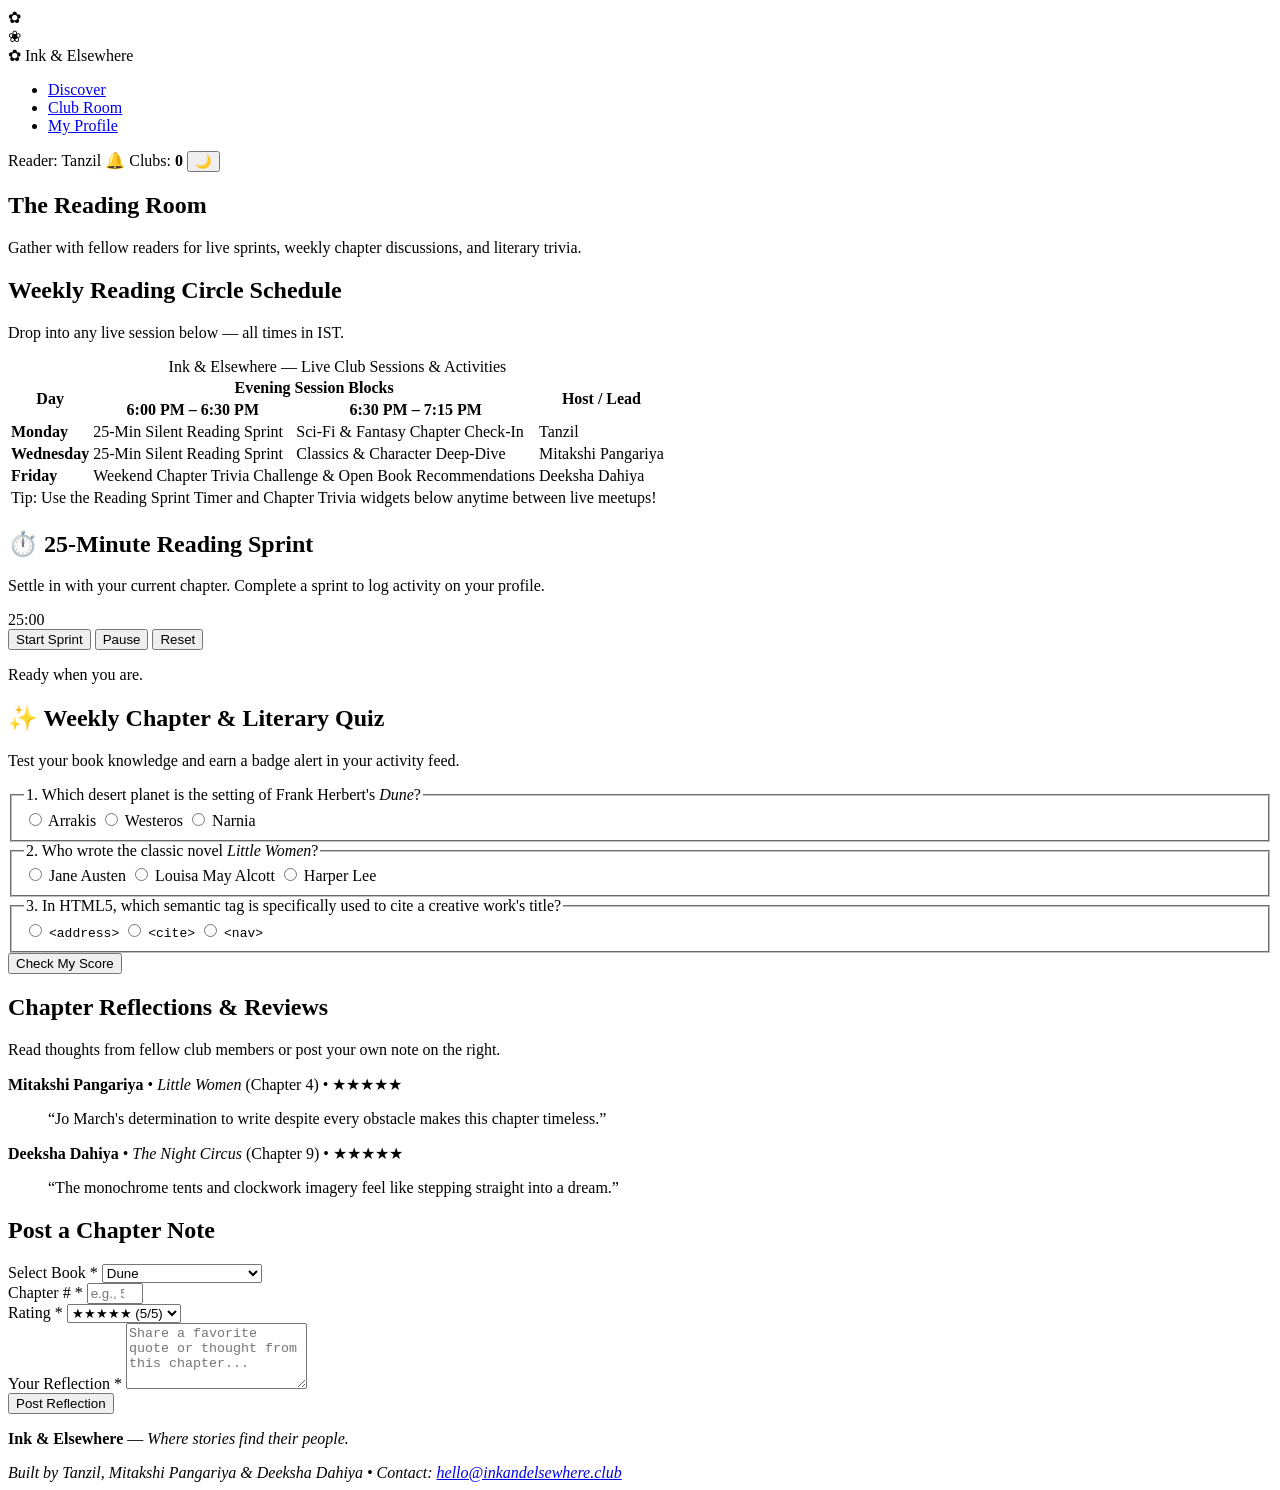
==== club.html @ 14cf320c "build club.html schedule table,sprint timer,quiz,and discussions" ====
<!DOCTYPE html>
<html lang="en">
<head>
  <meta charset="UTF-8">
  <meta name="viewport" content="width=device-width, initial-scale=1.0">
  <meta name="author" content="Deeksha Dahiya">
  <meta name="description" content="Ink & Elsewhere Club Room — Weekly reading schedules, 25-minute reading sprints, trivia challenges, and chapter discussions.">
  <title>Ink &amp; Elsewhere | Club Room</title>
  <link rel="stylesheet" href="style.css">
  <script src="app.js" defer></script>
</head>
<body>

  <!-- Soft Blurred Floral Background Glows -->
  <div class="floral-aura aura-top-left" aria-hidden="true"></div>
  <div class="floral-aura aura-top-right" aria-hidden="true"></div>
  <div class="floral-aura aura-bottom" aria-hidden="true"></div>
  <div class="flower-watermark flower-left" aria-hidden="true">✿</div>
  <div class="flower-watermark flower-right" aria-hidden="true">❀</div>

  <!-- Shared Floating Pill Navigation Bar -->
  <header>
    <nav class="nav" aria-label="Primary Navigation">
      <div class="logo">✿ Ink &amp; <span>Elsewhere</span></div>

      <ul class="nav-links">
        <li><a href="index.html">Discover</a></li>
        <li><a href="club.html" class="active">Club Room</a></li>
        <li><a href="profile.html">My Profile</a></li>
      </ul>

      <div class="nav-actions">
        <span class="user-pill" id="active-user-badge">Reader: Tanzil</span>
        <span class="nav-status">🔔 Clubs: <strong id="club-count">0</strong></span>
        <button type="button" id="theme-toggle" class="theme-btn" onclick="toggleTheme()" title="Switch Light / Dark Mode">🌙</button>
      </div>
    </nav>
  </header>

  <!-- Main Club Room Content -->
  <main>
    <!-- Hero Banner -->
    <section class="hero">
      <div>
        <h1>The Reading Room</h1>
        <p>Gather with fellow readers for live sprints, weekly chapter discussions, and literary trivia.</p>
      </div>
    </section>

    <!-- Weekly Reading Circle Timetable (Semantic Table with colspan & rowspan) -->
    <section class="card-section">
      <h2>Weekly Reading Circle Schedule</h2>
      <p class="section-sub">Drop into any live session below — all times in IST.</p>

      <div class="table-wrapper">
        <table class="schedule-table">
          <caption>Ink &amp; Elsewhere — Live Club Sessions &amp; Activities</caption>
          <thead>
            <tr>
              <th rowspan="2">Day</th>
              <th colspan="2">Evening Session Blocks</th>
              <th rowspan="2">Host / Lead</th>
            </tr>
            <tr>
              <th>6:00 PM – 6:30 PM</th>
              <th>6:30 PM – 7:15 PM</th>
            </tr>
          </thead>
          <tbody>
            <tr>
              <td><strong>Monday</strong></td>
              <td>25-Min Silent Reading Sprint</td>
              <td>Sci-Fi &amp; Fantasy Chapter Check-In</td>
              <td>Tanzil</td>
            </tr>
            <tr>
              <td><strong>Wednesday</strong></td>
              <td>25-Min Silent Reading Sprint</td>
              <td>Classics &amp; Character Deep-Dive</td>
              <td>Mitakshi Pangariya</td>
            </tr>
            <tr>
              <td><strong>Friday</strong></td>
              <td colspan="2">Weekend Chapter Trivia Challenge &amp; Open Book Recommendations</td>
              <td>Deeksha Dahiya</td>
            </tr>
          </tbody>
          <tfoot>
            <tr>
              <td colspan="4">Tip: Use the Reading Sprint Timer and Chapter Trivia widgets below anytime between live meetups!</td>
            </tr>
          </tfoot>
        </table>
      </div>
    </section>

    <!-- Two-Column Interactive Activities: Sprint Timer + Chapter Trivia Quiz -->
    <div class="club-activities-grid">
      
      <!-- Activity 1: 25-Minute Silent Reading Sprint Timer -->
      <section class="card-section activity-card">
        <h2>⏱️ 25-Minute Reading Sprint</h2>
        <p class="section-sub">Settle in with your current chapter. Complete a sprint to log activity on your profile.</p>

        <div class="timer-display" id="timer-display">25:00</div>

        <div class="timer-controls">
          <button type="button" class="join-btn" onclick="startTimer()">Start Sprint</button>
          <button type="button" class="secondary-btn" onclick="pauseTimer()">Pause</button>
          <button type="button" class="clear-btn" onclick="resetTimer()">Reset</button>
        </div>
        <p id="timer-status" class="status-note">Ready when you are.</p>
      </section>

      <!-- Activity 2: Weekly Literary & Web Trivia Quiz -->
      <section class="card-section activity-card">
        <h2>✨ Weekly Chapter &amp; Literary Quiz</h2>
        <p class="section-sub">Test your book knowledge and earn a badge alert in your activity feed.</p>

        <form id="club-quiz-form" onsubmit="gradeQuiz(event)">
          <fieldset class="quiz-fieldset">
            <legend>1. Which desert planet is the setting of Frank Herbert's <cite>Dune</cite>?</legend>
            <label><input type="radio" name="q1" value="a" required> Arrakis</label>
            <label><input type="radio" name="q1" value="b"> Westeros</label>
            <label><input type="radio" name="q1" value="c"> Narnia</label>
          </fieldset>

          <fieldset class="quiz-fieldset">
            <legend>2. Who wrote the classic novel <cite>Little Women</cite>?</legend>
            <label><input type="radio" name="q2" value="a" required> Jane Austen</label>
            <label><input type="radio" name="q2" value="b"> Louisa May Alcott</label>
            <label><input type="radio" name="q2" value="c"> Harper Lee</label>
          </fieldset>

          <fieldset class="quiz-fieldset">
            <legend>3. In HTML5, which semantic tag is specifically used to cite a creative work's title?</legend>
            <label><input type="radio" name="q3" value="a" required> <code>&lt;address&gt;</code></label>
            <label><input type="radio" name="q3" value="b"> <code>&lt;cite&gt;</code></label>
            <label><input type="radio" name="q3" value="c"> <code>&lt;nav&gt;</code></label>
          </fieldset>

          <button type="submit" class="join-btn">Check My Score</button>
        </form>
        <p id="quiz-result" class="status-note"></p>
      </section>
    </div>

    <!-- Discussion & Chapter Review Section -->
    <div class="dashboard">
      <!-- Left: Live Member Reviews & Reflections -->
      <section class="card-section">
        <h2>Chapter Reflections &amp; Reviews</h2>
        <p class="section-sub">Read thoughts from fellow club members or post your own note on the right.</p>

        <div id="discussion-feed" class="discussion-list">
          <article class="review-card">
            <div class="review-meta">
              <strong>Mitakshi Pangariya</strong> • <cite>Little Women</cite> (Chapter 4) • <span>★★★★★</span>
            </div>
            <blockquote>
              <q>Jo March's determination to write despite every obstacle makes this chapter timeless.</q>
            </blockquote>
          </article>

          <article class="review-card">
            <div class="review-meta">
              <strong>Deeksha Dahiya</strong> • <cite>The Night Circus</cite> (Chapter 9) • <span>★★★★★</span>
            </div>
            <blockquote>
              <q>The monochrome tents and clockwork imagery feel like stepping straight into a dream.</q>
            </blockquote>
          </article>
        </div>
      </section>

      <!-- Right: Post a New Review / Feedback Form -->
      <aside class="activity-panel">
        <h2>Post a Chapter Note</h2>
        <form id="review-form" class="stacked-form" onsubmit="postReview(event)">
          <div class="form-group">
            <label for="club-topic">Select Book *</label>
            <select id="club-topic" required>
              <option value="Dune">Dune</option>
              <option value="Little Women">Little Women</option>
              <option value="The Night Circus">The Night Circus</option>
              <option value="Atomic Habits">Atomic Habits</option>
              <option value="To Kill a Mockingbird">To Kill a Mockingbird</option>
              <option value="The Catcher in the Rye">The Catcher in the Rye</option>
              <option value="HTML5 Black Book">HTML5 Black Book</option>
            </select>
          </div>

          <div class="form-row">
            <div class="form-group">
              <label for="chapter-num">Chapter # *</label>
              <input type="number" id="chapter-num" min="1" max="100" placeholder="e.g., 5" required>
            </div>
            <div class="form-group">
              <label for="rating">Rating *</label>
              <select id="rating" required>
                <option value="★★★★★">★★★★★ (5/5)</option>
                <option value="★★★★☆">★★★★☆ (4/5)</option>
                <option value="★★★☆☆">★★★☆☆ (3/5)</option>
                <option value="★★☆☆☆">★★☆☆☆ (2/5)</option>
                <option value="★☆☆☆☆">★☆☆☆☆ (1/5)</option>
              </select>
            </div>
          </div>

          <div class="form-group">
            <label for="comment-text">Your Reflection *</label>
            <textarea id="comment-text" rows="4" minlength="10" placeholder="Share a favorite quote or thought from this chapter..." required></textarea>
          </div>

          <button type="submit" class="join-btn">Post Reflection</button>
        </form>
      </aside>
    </div>
  </main>

  <!-- Shared Footer -->
  <footer class="site-footer">
    <p><strong>Ink &amp; Elsewhere</strong> — <em>Where stories find their people.</em></p>
    <address>
      Built by Tanzil, Mitakshi Pangariya &amp; Deeksha Dahiya • Contact:
      <a href="mailto:hello@inkandelsewhere.club">hello@inkandelsewhere.club</a>
    </address>
  </footer>

</body>
</html>
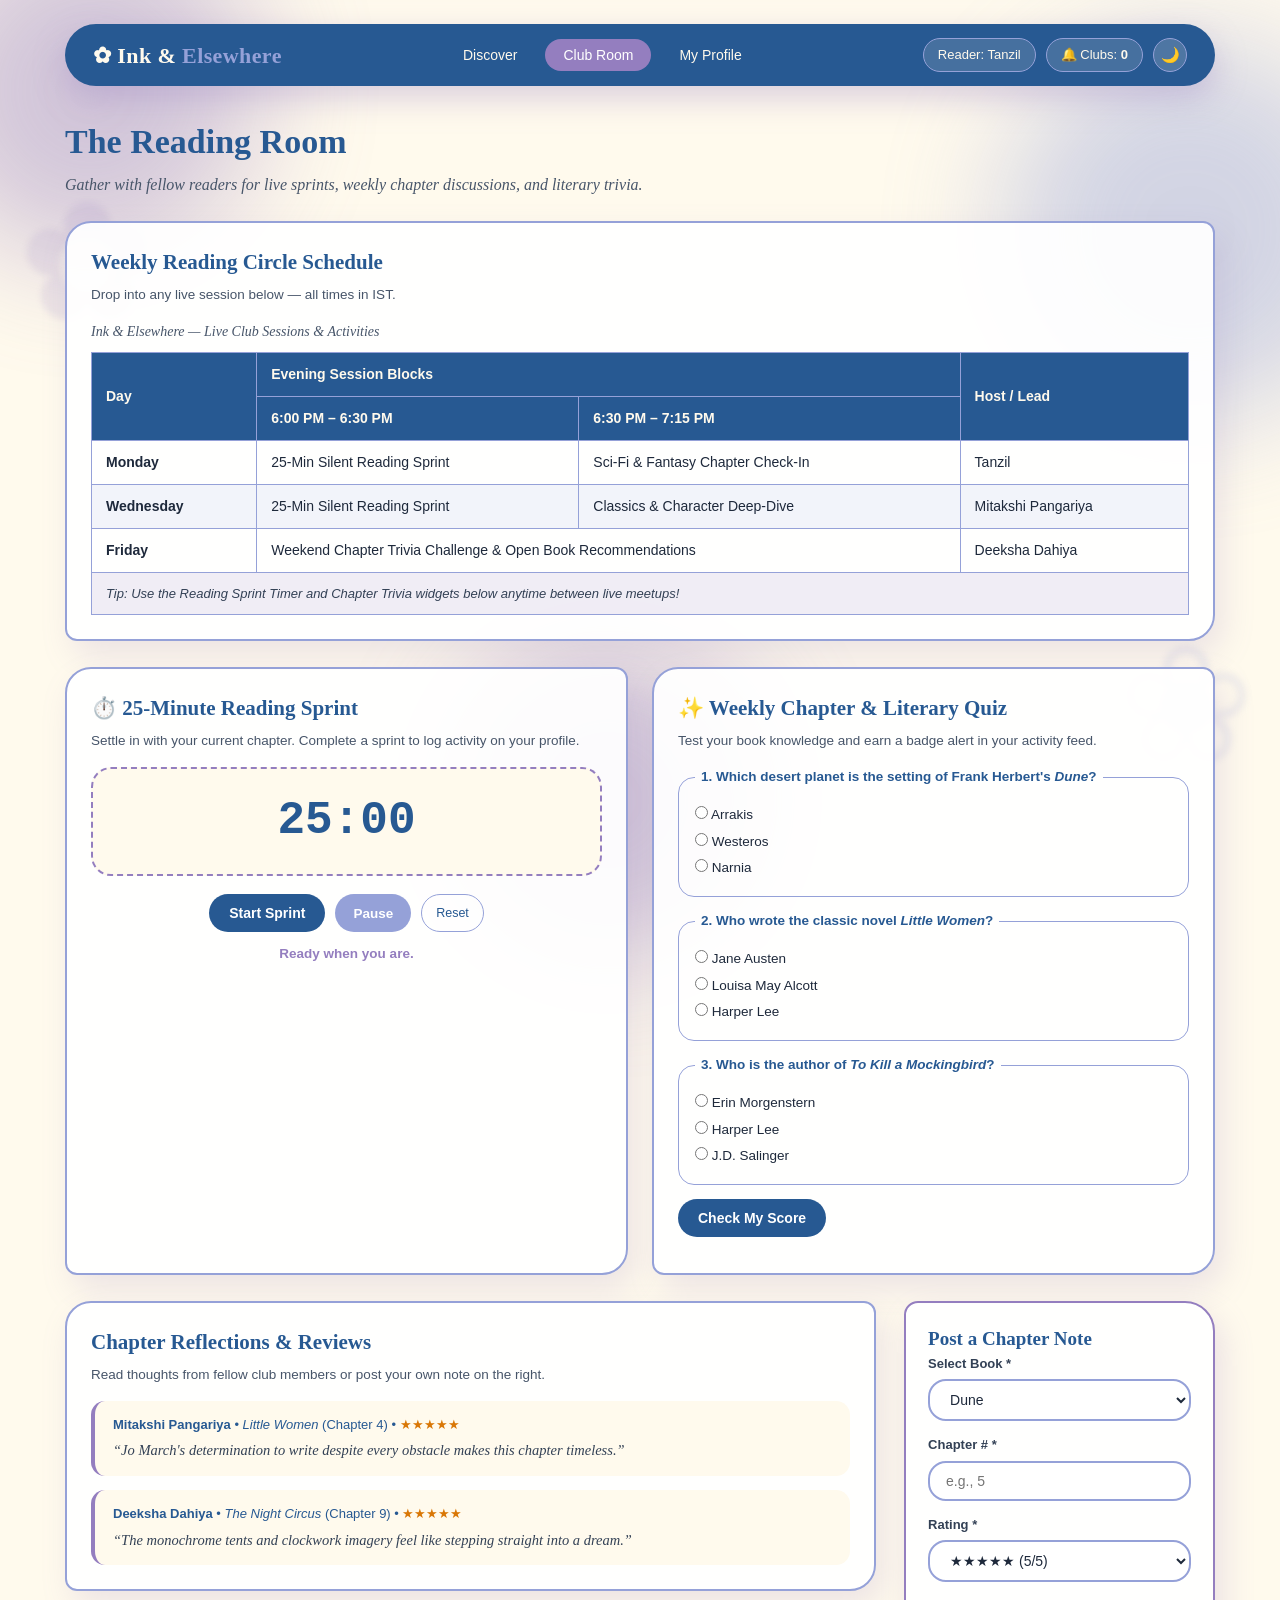
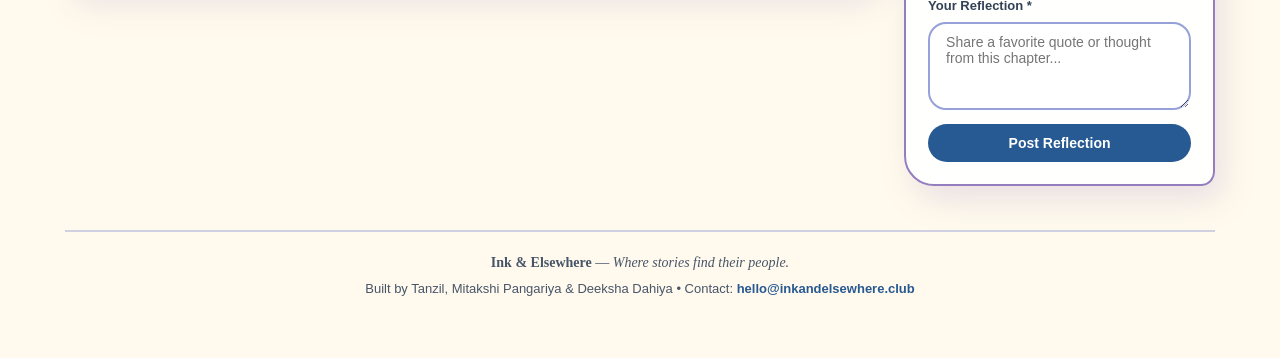
==== commit ad8148c2: "updated question 3 to literary trivia" ====
--- a/club.html
+++ b/club.html
@@ -133,10 +133,10 @@
           </fieldset>
 
           <fieldset class="quiz-fieldset">
-            <legend>3. In HTML5, which semantic tag is specifically used to cite a creative work's title?</legend>
-            <label><input type="radio" name="q3" value="a" required> <code>&lt;address&gt;</code></label>
-            <label><input type="radio" name="q3" value="b"> <code>&lt;cite&gt;</code></label>
-            <label><input type="radio" name="q3" value="c"> <code>&lt;nav&gt;</code></label>
+            <legend>3. Who is the author of <cite>To Kill a Mockingbird</cite>?</legend>
+            <label><input type="radio" name="q3" value="a" required> Erin Morgenstern</label>
+            <label><input type="radio" name="q3" value="b"> Harper Lee</label>
+            <label><input type="radio" name="q3" value="c"> J.D. Salinger</label>
           </fieldset>
 
           <button type="submit" class="join-btn">Check My Score</button>
--- a/style.css
+++ b/style.css
@@ -0,0 +1,832 @@
+/* =========================================================
+   Ink & Elsewhere — Global Stylesheet
+   Author: Tanzil
+   Palette:
+     - Vanilla Cloud: #FFFAED
+     - Dusty Iris:    #95A1D8
+     - Atlantic Blue: #275992
+     - Wisteria:      #947EBF
+   ========================================================= */
+
+/* --- 1. RESET & BASE TYPOGRAPHY --- */
+* {
+  box-sizing: border-box;
+  margin: 0;
+  padding: 0;
+}
+
+body {
+  background-color: #FFFAED; /* Vanilla Cloud */
+  color: #1E293B;
+  font-family: Georgia, "Times New Roman", serif;
+  line-height: 1.5;
+  min-height: 100vh;
+  overflow-x: hidden;
+  position: relative;
+  padding: 0 20px 60px 20px;
+  transition: background-color 0.3s, color 0.3s;
+}
+
+/* Screen-reader helper for accessible labels */
+.visually-hidden {
+  position: absolute;
+  width: 1px;
+  height: 1px;
+  overflow: hidden;
+  clip: rect(0, 0, 0, 0);
+  white-space: nowrap;
+}
+
+/* --- 2. WHIMSICAL BLURRED FLORAL BACKGROUND EFFECTS --- */
+.floral-aura {
+  position: fixed;
+  border-radius: 50%;
+  filter: blur(60px);
+  z-index: -1;
+  opacity: 0.42;
+  pointer-events: none;
+}
+
+.aura-top-left {
+  width: 340px;
+  height: 340px;
+  background-color: #947EBF; /* Wisteria */
+  top: -80px;
+  left: -80px;
+}
+
+.aura-top-right {
+  width: 380px;
+  height: 380px;
+  background-color: #95A1D8; /* Dusty Iris */
+  top: 40px;
+  right: -100px;
+}
+
+.aura-bottom {
+  width: 320px;
+  height: 320px;
+  background-color: #947EBF;
+  bottom: -60px;
+  left: 35%;
+}
+
+.flower-watermark {
+  position: fixed;
+  font-size: 165px;
+  color: #947EBF;
+  opacity: 0.13;
+  filter: blur(3px);
+  z-index: -1;
+  user-select: none;
+  pointer-events: none;
+}
+
+.flower-left {
+  top: 140px;
+  left: 18px;
+}
+
+.flower-right {
+  bottom: 70px;
+  right: 25px;
+  color: #95A1D8;
+}
+
+/* --- 3. FLOATING PILL NAVIGATION BAR --- */
+.nav {
+  display: flex;
+  justify-content: space-between;
+  align-items: center;
+  flex-wrap: wrap;
+  gap: 14px;
+  background-color: #275992; /* Atlantic Blue */
+  color: #FFFAED;
+  max-width: 1150px;
+  margin: 24px auto;
+  padding: 14px 28px;
+  border-radius: 50px;
+  box-shadow: 0px 12px 32px rgba(148, 126, 191, 0.35);
+}
+
+.logo {
+  font-size: 22px;
+  font-weight: bold;
+  letter-spacing: 0.4px;
+}
+
+.logo span {
+  color: #95A1D8;
+}
+
+.nav-links {
+  display: flex;
+  gap: 10px;
+  list-style: none;
+}
+
+.nav-links a {
+  color: #FFFAED;
+  text-decoration: none;
+  font-family: Arial, Helvetica, sans-serif;
+  font-size: 14px;
+  padding: 8px 18px;
+  border-radius: 25px;
+  transition: background-color 0.25s, color 0.25s;
+}
+
+.nav-links a:hover,
+.nav-links a.active {
+  background-color: #947EBF; /* Wisteria active state */
+  color: #FFFFFF;
+}
+
+.nav-actions {
+  display: flex;
+  align-items: center;
+  gap: 10px;
+  font-family: Arial, Helvetica, sans-serif;
+  font-size: 13px;
+}
+
+.user-pill,
+.nav-status {
+  background-color: rgba(255, 250, 237, 0.14);
+  padding: 6px 14px;
+  border-radius: 20px;
+  border: 1px solid #95A1D8;
+}
+
+.theme-btn {
+  background-color: rgba(255, 250, 237, 0.18);
+  color: #FFFAED;
+  border: 1px solid #95A1D8;
+  border-radius: 50%;
+  width: 34px;
+  height: 34px;
+  font-size: 15px;
+  cursor: pointer;
+  transition: background-color 0.25s, transform 0.2s;
+}
+
+.theme-btn:hover {
+  background-color: #947EBF;
+  transform: scale(1.08);
+}
+
+/* --- 4. MAIN CONTAINER & HERO HEADER --- */
+main {
+  max-width: 1150px;
+  margin: 0 auto;
+}
+
+.hero {
+  margin: 30px 0 24px 0;
+  display: flex;
+  justify-content: space-between;
+  align-items: center;
+  flex-wrap: wrap;
+  gap: 20px;
+}
+
+.hero h1 {
+  font-size: 34px;
+  color: #275992;
+}
+
+.hero p {
+  color: #475569;
+  margin-top: 6px;
+  font-style: italic;
+}
+
+.controls {
+  display: flex;
+  gap: 12px;
+  flex-wrap: wrap;
+}
+
+/* --- 5. SHARED INPUTS, SELECTS, TEXTAREAS & BUTTONS --- */
+input[type="text"],
+input[type="email"],
+input[type="password"],
+input[type="number"],
+select,
+textarea {
+  padding: 10px 16px;
+  border: 2px solid #95A1D8;
+  border-radius: 18px;
+  background-color: #FFFFFF;
+  color: #1E293B;
+  font-family: Arial, Helvetica, sans-serif;
+  font-size: 14px;
+  outline: none;
+  transition: border-color 0.25s, box-shadow 0.25s;
+}
+
+input:focus,
+select:focus,
+textarea:focus {
+  border-color: #947EBF;
+  box-shadow: 0 0 0 3px rgba(148, 126, 191, 0.2);
+}
+
+.join-btn {
+  background-color: #275992; /* Atlantic Blue */
+  color: #FFFFFF;
+  border: none;
+  padding: 11px 20px;
+  border-radius: 25px;
+  font-family: Arial, Helvetica, sans-serif;
+  font-size: 14px;
+  font-weight: bold;
+  cursor: pointer;
+  transition: background-color 0.25s, transform 0.15s;
+}
+
+.join-btn:hover {
+  background-color: #947EBF; /* Wisteria */
+}
+
+.join-btn.joined {
+  background-color: #947EBF;
+}
+
+.secondary-btn {
+  background-color: #95A1D8;
+  color: #FFFFFF;
+  border: none;
+  padding: 10px 18px;
+  border-radius: 25px;
+  font-family: Arial, Helvetica, sans-serif;
+  font-size: 13.5px;
+  font-weight: bold;
+  cursor: pointer;
+  transition: background-color 0.25s;
+}
+
+.secondary-btn:hover {
+  background-color: #275992;
+}
+
+.clear-btn {
+  background-color: transparent;
+  color: #275992;
+  border: 1.5px solid #95A1D8;
+  padding: 6px 14px;
+  border-radius: 20px;
+  font-family: Arial, Helvetica, sans-serif;
+  font-size: 12.5px;
+  cursor: pointer;
+  transition: background-color 0.2s, color 0.2s;
+}
+
+.clear-btn:hover {
+  background-color: #947EBF;
+  border-color: #947EBF;
+  color: #FFFFFF;
+}
+
+/* --- 6. ADMIN COLLAPSIBLE PANEL (<details>) --- */
+.admin-panel-wrapper {
+  margin-bottom: 26px;
+}
+
+.admin-details {
+  background-color: rgba(255, 255, 255, 0.9);
+  border: 2px solid #95A1D8;
+  border-radius: 22px;
+  padding: 14px 22px;
+  box-shadow: 0 8px 24px rgba(148, 126, 191, 0.15);
+}
+
+.admin-details summary {
+  font-family: Arial, Helvetica, sans-serif;
+  font-weight: bold;
+  font-size: 14.5px;
+  color: #275992;
+  cursor: pointer;
+  list-style: none;
+}
+
+.admin-details summary::-webkit-details-marker {
+  display: none;
+}
+
+.admin-form {
+  margin-top: 16px;
+  padding-top: 14px;
+  border-top: 1px dashed #95A1D8;
+  display: flex;
+  flex-direction: column;
+  gap: 14px;
+}
+
+.form-row {
+  display: flex;
+  gap: 14px;
+  flex-wrap: wrap;
+}
+
+.form-group {
+  display: flex;
+  flex-direction: column;
+  gap: 6px;
+  flex: 1;
+  min-width: 180px;
+}
+
+.form-group label {
+  font-family: Arial, Helvetica, sans-serif;
+  font-size: 13px;
+  font-weight: bold;
+  color: #334155;
+}
+
+.stacked-form {
+  display: flex;
+  flex-direction: column;
+  gap: 14px;
+}
+
+/* --- 7. DASHBOARD GRID, BOOK CARDS & ACTIVITY SIDEBAR --- */
+.dashboard {
+  display: grid;
+  grid-template-columns: 3fr 1.15fr;
+  gap: 28px;
+  align-items: start;
+}
+
+.book-grid {
+  display: grid;
+  grid-template-columns: repeat(auto-fit, minmax(245px, 1fr));
+  gap: 22px;
+}
+
+.book-card {
+  background-color: rgba(255, 255, 255, 0.93);
+  border: 2px solid #95A1D8;
+  border-radius: 30px 10px 30px 10px; /* Whimsical petal corners */
+  padding: 20px;
+  box-shadow: 8px 14px 32px rgba(148, 126, 191, 0.2);
+  transition: transform 0.25s, box-shadow 0.25s, border-color 0.25s;
+  display: flex;
+  flex-direction: column;
+  justify-content: space-between;
+}
+
+.book-card:hover {
+  transform: translateY(-5px);
+  border-color: #947EBF;
+  box-shadow: 10px 18px 40px rgba(148, 126, 191, 0.36);
+}
+
+.card-top {
+  display: flex;
+  gap: 14px;
+  margin-bottom: 14px;
+}
+
+.book-cover {
+  width: 76px;
+  height: 110px;
+  object-fit: cover;
+  border-radius: 14px 4px 14px 4px;
+  border: 2px solid #947EBF;
+  background-color: #95A1D8;
+  flex-shrink: 0;
+}
+
+.book-info h3 {
+  font-size: 17.5px;
+  color: #1E293B;
+  margin-bottom: 4px;
+}
+
+.book-info p {
+  font-family: Arial, Helvetica, sans-serif;
+  font-size: 13px;
+  color: #475569;
+  margin-bottom: 6px;
+}
+
+.stars {
+  color: #D97706;
+  font-size: 14px;
+  letter-spacing: 1px;
+}
+
+.genre-tag {
+  display: inline-block;
+  background-color: #95A1D8;
+  color: #FFFFFF;
+  font-family: Arial, Helvetica, sans-serif;
+  font-size: 12px;
+  font-weight: bold;
+  padding: 5px 14px;
+  border-radius: 20px;
+  margin-bottom: 14px;
+  align-self: flex-start;
+}
+
+.genre-tag::before {
+  content: "✿ ";
+  color: #FFFAED;
+}
+
+.book-card .join-btn {
+  width: 100%;
+}
+
+/* Activity & Notifications Sidebar */
+.activity-panel {
+  background-color: rgba(255, 255, 255, 0.93);
+  border: 2px solid #947EBF;
+  border-radius: 14px 30px 14px 30px;
+  padding: 22px;
+  box-shadow: 8px 14px 32px rgba(148, 126, 191, 0.2);
+}
+
+.panel-header {
+  display: flex;
+  justify-content: space-between;
+  align-items: center;
+  margin-bottom: 14px;
+  padding-bottom: 10px;
+  border-bottom: 2px solid #FFFAED;
+}
+
+.activity-panel h2 {
+  font-size: 19px;
+  color: #275992;
+}
+
+.activity-list {
+  list-style: none;
+  font-family: Arial, Helvetica, sans-serif;
+  font-size: 13.5px;
+}
+
+.activity-list li {
+  padding: 10px 0;
+  border-bottom: 1px dashed #95A1D8;
+  color: #334155;
+  line-height: 1.45;
+}
+
+.activity-list li:last-child {
+  border-bottom: none;
+}
+
+.activity-list li::before {
+  content: "🌿 ";
+}
+
+/* --- 8. CLUB ROOM CARDS, SCHEDULE TABLE, TIMER & QUIZ --- */
+.card-section {
+  background-color: rgba(255, 255, 255, 0.93);
+  border: 2px solid #95A1D8;
+  border-radius: 26px 12px 26px 12px;
+  padding: 24px;
+  margin-bottom: 26px;
+  box-shadow: 8px 14px 32px rgba(148, 126, 191, 0.18);
+}
+
+.card-section h2 {
+  font-size: 21px;
+  color: #275992;
+  margin-bottom: 6px;
+}
+
+.section-sub {
+  font-family: Arial, Helvetica, sans-serif;
+  font-size: 13.5px;
+  color: #475569;
+  margin-bottom: 16px;
+}
+
+/* Schedule Table */
+.table-wrapper {
+  overflow-x: auto;
+}
+
+.schedule-table {
+  width: 100%;
+  border-collapse: collapse;
+  font-family: Arial, Helvetica, sans-serif;
+  font-size: 14px;
+}
+
+.schedule-table caption {
+  font-family: Georgia, serif;
+  font-style: italic;
+  color: #475569;
+  margin-bottom: 10px;
+  text-align: left;
+}
+
+.schedule-table th,
+.schedule-table td {
+  border: 1.5px solid #95A1D8;
+  padding: 11px 14px;
+  text-align: left;
+}
+
+.schedule-table thead th {
+  background-color: #275992;
+  color: #FFFAED;
+}
+
+.schedule-table tbody tr:nth-child(even) {
+  background-color: rgba(149, 161, 216, 0.12);
+}
+
+.schedule-table tfoot td {
+  background-color: rgba(148, 126, 191, 0.14);
+  font-size: 13px;
+  font-style: italic;
+  color: #334155;
+}
+
+/* Two-Column Club Activities */
+.club-activities-grid {
+  display: grid;
+  grid-template-columns: repeat(auto-fit, minmax(300px, 1fr));
+  gap: 24px;
+}
+
+.timer-display {
+  font-family: "Courier New", Courier, monospace;
+  font-size: 46px;
+  font-weight: bold;
+  color: #275992;
+  background-color: #FFFAED;
+  border: 2px dashed #947EBF;
+  border-radius: 20px;
+  text-align: center;
+  padding: 18px;
+  margin: 14px 0 18px 0;
+}
+
+.timer-controls {
+  display: flex;
+  gap: 10px;
+  justify-content: center;
+  flex-wrap: wrap;
+}
+
+.status-note {
+  font-family: Arial, Helvetica, sans-serif;
+  font-size: 13.5px;
+  font-weight: bold;
+  color: #947EBF;
+  margin-top: 12px;
+  text-align: center;
+}
+
+/* Trivia Quiz Fieldsets */
+.quiz-fieldset {
+  border: 1.5px solid #95A1D8;
+  border-radius: 16px;
+  padding: 12px 16px;
+  margin-bottom: 14px;
+}
+
+.quiz-fieldset legend {
+  font-family: Arial, Helvetica, sans-serif;
+  font-size: 13.5px;
+  font-weight: bold;
+  color: #275992;
+  padding: 0 6px;
+}
+
+.quiz-fieldset label {
+  display: block;
+  font-family: Arial, Helvetica, sans-serif;
+  font-size: 13.5px;
+  margin: 6px 0;
+  cursor: pointer;
+}
+
+/* Discussion & Review Cards */
+.discussion-list {
+  display: flex;
+  flex-direction: column;
+  gap: 14px;
+}
+
+.review-card {
+  background-color: #FFFAED;
+  border-left: 4px solid #947EBF;
+  border-radius: 14px;
+  padding: 14px 18px;
+}
+
+.review-meta {
+  font-family: Arial, Helvetica, sans-serif;
+  font-size: 13px;
+  color: #275992;
+  margin-bottom: 6px;
+}
+
+.review-meta span {
+  color: #D97706;
+}
+
+.review-card blockquote {
+  font-style: italic;
+  color: #334155;
+  font-size: 14.5px;
+}
+
+/* --- 9. PROFILE PAGE ELEMENTS (Progress Bar, Badges, Switcher) --- */
+.profile-header-box {
+  display: flex;
+  align-items: center;
+  gap: 18px;
+  margin-bottom: 18px;
+}
+
+.avatar-circle {
+  width: 64px;
+  height: 64px;
+  border-radius: 50%;
+  background: linear-gradient(135deg, #275992, #947EBF);
+  color: #FFFAED;
+  font-size: 26px;
+  font-weight: bold;
+  display: flex;
+  align-items: center;
+  justify-content: center;
+  flex-shrink: 0;
+}
+
+.progress-box {
+  background-color: #FFFAED;
+  border: 1.5px solid #95A1D8;
+  border-radius: 18px;
+  padding: 16px;
+  margin-top: 14px;
+}
+
+progress {
+  width: 100%;
+  height: 18px;
+  border-radius: 10px;
+  accent-color: #947EBF;
+  margin: 10px 0;
+}
+
+input[type="range"] {
+  width: 100%;
+  accent-color: #275992;
+  cursor: pointer;
+}
+
+.badge-row {
+  display: flex;
+  gap: 10px;
+  flex-wrap: wrap;
+  margin-top: 12px;
+}
+
+.reader-badge {
+  background-color: rgba(148, 126, 191, 0.18);
+  border: 1px solid #947EBF;
+  color: #275992;
+  font-family: Arial, Helvetica, sans-serif;
+  font-size: 12.5px;
+  font-weight: bold;
+  padding: 5px 12px;
+  border-radius: 20px;
+}
+
+.checkbox-label {
+  display: flex;
+  align-items: center;
+  gap: 8px;
+  font-family: Arial, Helvetica, sans-serif;
+  font-size: 13px;
+  cursor: pointer;
+}
+
+/* --- 10. SHARED FOOTER --- */
+.site-footer {
+  max-width: 1150px;
+  margin: 44px auto 0 auto;
+  padding-top: 20px;
+  border-top: 2px solid rgba(149, 161, 216, 0.45);
+  text-align: center;
+  font-size: 14px;
+  color: #475569;
+}
+
+.site-footer address {
+  font-style: normal;
+  font-family: Arial, Helvetica, sans-serif;
+  font-size: 13px;
+  margin-top: 6px;
+}
+
+.site-footer a {
+  color: #275992;
+  font-weight: bold;
+  text-decoration: none;
+}
+
+.site-footer a:hover {
+  color: #947EBF;
+  text-decoration: underline;
+}
+
+/* =========================================================
+   11. DARK MODE ("MIDNIGHT WISTERIA")
+   ========================================================= */
+body.dark-mode {
+  background-color: #121524; /* Deep Midnight Ink */
+  color: #F8F5EC;            /* Warm Moonlight Cream */
+}
+
+body.dark-mode .nav {
+  background-color: #1E3A63;
+  box-shadow: 0px 12px 32px rgba(148, 126, 191, 0.25);
+}
+
+body.dark-mode .hero h1,
+body.dark-mode .card-section h2,
+body.dark-mode .activity-panel h2,
+body.dark-mode .admin-details summary,
+body.dark-mode .quiz-fieldset legend,
+body.dark-mode .review-meta,
+body.dark-mode .site-footer a {
+  color: #95A1D8;
+}
+
+body.dark-mode .hero p,
+body.dark-mode .section-sub,
+body.dark-mode .book-info p,
+body.dark-mode .site-footer,
+body.dark-mode .schedule-table caption {
+  color: #CBD5E1;
+}
+
+body.dark-mode .book-card,
+body.dark-mode .activity-panel,
+body.dark-mode .card-section,
+body.dark-mode .admin-details {
+  background-color: #1C2136; /* Twilight Indigo */
+  border-color: #947EBF;
+}
+
+body.dark-mode .book-info h3,
+body.dark-mode .form-group label,
+body.dark-mode .activity-list li {
+  color: #F8F5EC;
+}
+
+body.dark-mode input[type="text"],
+body.dark-mode input[type="email"],
+body.dark-mode input[type="password"],
+body.dark-mode input[type="number"],
+body.dark-mode select,
+body.dark-mode textarea {
+  background-color: #121524;
+  color: #F8F5EC;
+  border-color: #95A1D8;
+}
+
+body.dark-mode .review-card,
+body.dark-mode .progress-box,
+body.dark-mode .timer-display {
+  background-color: #121524;
+  color: #F8F5EC;
+}
+
+body.dark-mode .review-card blockquote,
+body.dark-mode .schedule-table tfoot td {
+  color: #E2E8F0;
+}
+
+body.dark-mode .clear-btn,
+body.dark-mode .reader-badge {
+  color: #F8F5EC;
+}
+
+/* --- 12. RESPONSIVE MEDIA QUERY --- */
+@media (max-width: 820px) {
+  .dashboard {
+    grid-template-columns: 1fr;
+  }
+
+  .nav {
+    flex-direction: column;
+    border-radius: 26px;
+    text-align: center;
+  }
+
+  .nav-links,
+  .nav-actions {
+    flex-wrap: wrap;
+    justify-content: center;
+  }
+}
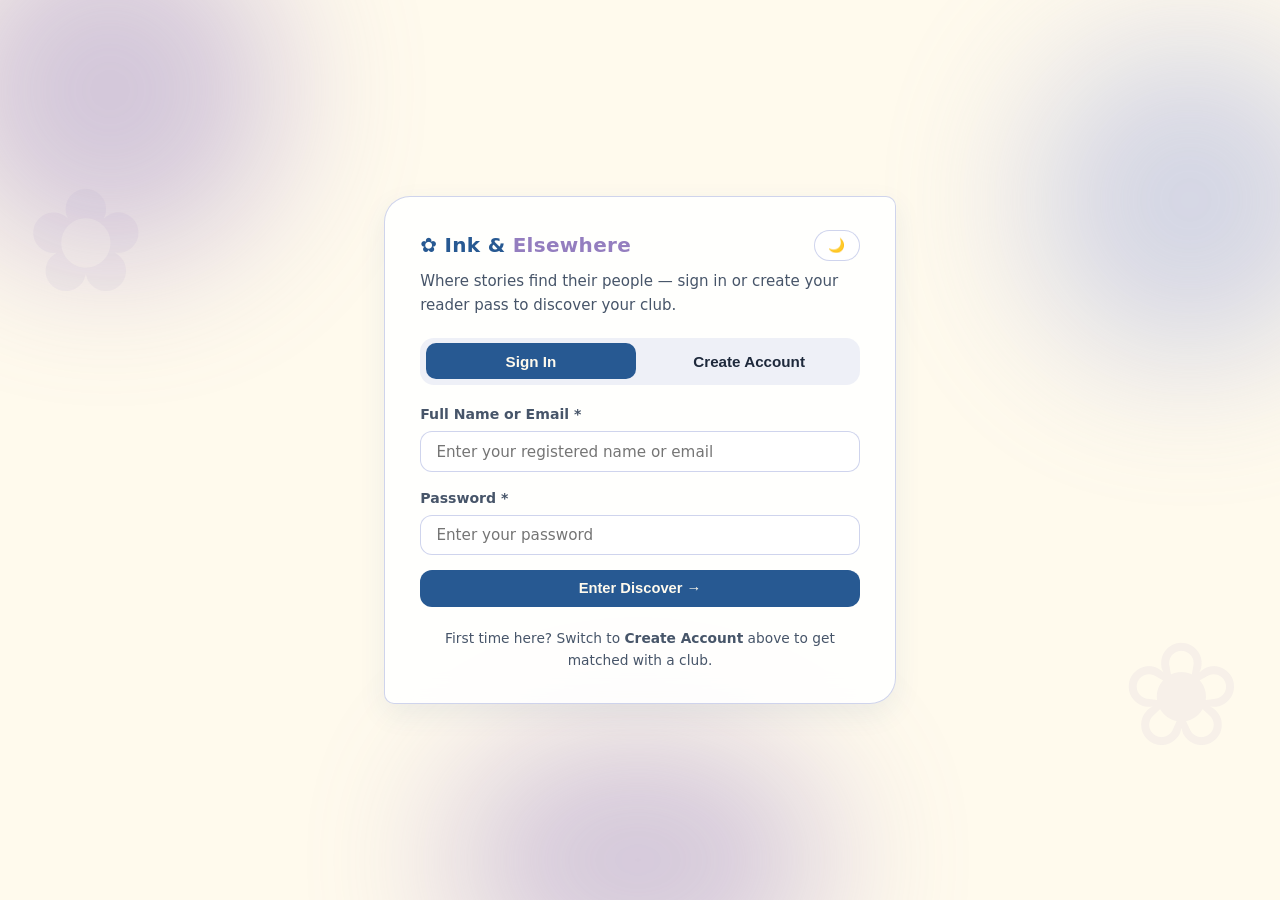
==== commit fefdc91c: "added login page and club details" ====
--- a/club.html
+++ b/club.html
@@ -4,7 +4,7 @@
   <meta charset="UTF-8">
   <meta name="viewport" content="width=device-width, initial-scale=1.0">
   <meta name="author" content="Deeksha Dahiya">
-  <meta name="description" content="Ink & Elsewhere Club Room — Weekly reading schedules, 25-minute reading sprints, trivia challenges, and chapter discussions.">
+  <meta name="description" content="Ink & Elsewhere Club Room — Customizable weekly reading schedule, full-screen focus Pomodoro timer, weekly quiz, and chapter reflections.">
   <title>Ink &amp; Elsewhere | Club Room</title>
   <link rel="stylesheet" href="style.css">
   <script src="app.js" defer></script>
@@ -24,176 +24,144 @@
       <div class="logo">✿ Ink &amp; <span>Elsewhere</span></div>
 
       <ul class="nav-links">
-        <li><a href="index.html">Discover</a></li>
+        <li><a href="discover.html">Discover</a></li>
         <li><a href="club.html" class="active">Club Room</a></li>
         <li><a href="profile.html">My Profile</a></li>
       </ul>
 
       <div class="nav-actions">
-        <span class="user-pill" id="active-user-badge">Reader: Tanzil</span>
-        <span class="nav-status">🔔 Clubs: <strong id="club-count">0</strong></span>
+        <span class="user-pill" id="active-user-badge">Reader</span>
+        <span class="nav-status">🔔 Joined: <strong id="club-count">0</strong></span>
         <button type="button" id="theme-toggle" class="theme-btn" onclick="toggleTheme()" title="Switch Light / Dark Mode">🌙</button>
+        <button type="button" class="signout-btn" onclick="handleSignOut()">Sign Out</button>
       </div>
     </nav>
   </header>
 
   <!-- Main Club Room Content -->
   <main>
-    <!-- Hero Banner -->
+    <!-- Hero Banner + Compact Pomodoro Widget -->
     <section class="hero">
       <div>
         <h1>The Reading Room</h1>
-        <p>Gather with fellow readers for live sprints, weekly chapter discussions, and literary trivia.</p>
+        <p>Plan your weekly reading blocks, launch a full-screen focus timer, take the weekly bookworm quiz, and share chapter notes.</p>
+      </div>
+
+      <!-- Compact Pomodoro Bar (Expands to Full-Screen Clock when Started) -->
+      <div class="compact-pomodoro" aria-label="Focus Reading Timer">
+        <div class="compact-pomo-info">
+          <span class="pomo-label">⏱️ Reading Sprint</span>
+          <strong class="compact-time" id="compact-timer-display">25:00</strong>
+        </div>
+        <div class="compact-pomo-actions">
+          <button type="button" class="join-btn" onclick="startFullScreenTimer()">Start Focus</button>
+          <button type="button" class="clear-btn" onclick="resetTimer()">Reset</button>
+        </div>
       </div>
     </section>
 
-    <!-- Weekly Reading Circle Timetable (Semantic Table with colspan & rowspan) -->
+    <!-- Customizable Weekly Reading Schedule Template -->
     <section class="card-section">
-      <h2>Weekly Reading Circle Schedule</h2>
-      <p class="section-sub">Drop into any live session below — all times in IST.</p>
+      <div class="panel-header">
+        <div>
+          <h2>My Weekly Reading Schedule</h2>
+          <p class="section-sub">Use the template below or customize how and when you want to read this week.</p>
+        </div>
+        <button type="button" class="clear-btn" onclick="resetScheduleTemplate()">Reset Template</button>
+      </div>
+
+      <!-- Form to Add / Customize a Schedule Slot -->
+      <form id="schedule-form" class="schedule-builder-form" onsubmit="addScheduleSlot(event)">
+        <select id="sched-day" required>
+          <option value="Monday">Monday</option>
+          <option value="Tuesday">Tuesday</option>
+          <option value="Wednesday">Wednesday</option>
+          <option value="Thursday">Thursday</option>
+          <option value="Friday">Friday</option>
+          <option value="Saturday">Saturday</option>
+          <option value="Sunday">Sunday</option>
+        </select>
+        <input type="text" id="sched-time" placeholder="Time (e.g., 7:00 PM – 7:45 PM)" required>
+        <input type="text" id="sched-activity" placeholder="Reading Goal / Club Activity (e.g., Dune Ch. 1–3)" required>
+        <input type="text" id="sched-mode" placeholder="Execution Style (e.g., Solo Sprint / Group Chat)" required>
+        <button type="submit" class="join-btn">+ Add Slot</button>
+      </form>
 
       <div class="table-wrapper">
         <table class="schedule-table">
-          <caption>Ink &amp; Elsewhere — Live Club Sessions &amp; Activities</caption>
+          <caption>Ink &amp; Elsewhere — Personal &amp; Club Execution Template</caption>
           <thead>
             <tr>
-              <th rowspan="2">Day</th>
-              <th colspan="2">Evening Session Blocks</th>
-              <th rowspan="2">Host / Lead</th>
-            </tr>
-            <tr>
-              <th>6:00 PM – 6:30 PM</th>
-              <th>6:30 PM – 7:15 PM</th>
+              <th>Day</th>
+              <th>Time Slot</th>
+              <th>Reading Goal / Club Session</th>
+              <th>Execution Style</th>
+              <th>Action</th>
             </tr>
           </thead>
-          <tbody>
-            <tr>
-              <td><strong>Monday</strong></td>
-              <td>25-Min Silent Reading Sprint</td>
-              <td>Sci-Fi &amp; Fantasy Chapter Check-In</td>
-              <td>Tanzil</td>
-            </tr>
-            <tr>
-              <td><strong>Wednesday</strong></td>
-              <td>25-Min Silent Reading Sprint</td>
-              <td>Classics &amp; Character Deep-Dive</td>
-              <td>Mitakshi Pangariya</td>
-            </tr>
-            <tr>
-              <td><strong>Friday</strong></td>
-              <td colspan="2">Weekend Chapter Trivia Challenge &amp; Open Book Recommendations</td>
-              <td>Deeksha Dahiya</td>
-            </tr>
-          </tbody>
+          <tbody id="schedule-tbody"></tbody>
           <tfoot>
             <tr>
-              <td colspan="4">Tip: Use the Reading Sprint Timer and Chapter Trivia widgets below anytime between live meetups!</td>
+              <td colspan="5">Tip: Click <strong>Start Focus</strong> in the top banner anytime you begin a scheduled reading slot!</td>
             </tr>
           </tfoot>
         </table>
       </div>
     </section>
 
-    <!-- Two-Column Interactive Activities: Sprint Timer + Chapter Trivia Quiz -->
+    <!-- Two-Column Layout: Weekly Bookworm Quiz (Left) + Chapter Reflections (Right) -->
     <div class="club-activities-grid">
-      
-      <!-- Activity 1: 25-Minute Silent Reading Sprint Timer -->
+
+      <!-- Activity 1: Updated Weekly Bookworm Quiz -->
       <section class="card-section activity-card">
-        <h2>⏱️ 25-Minute Reading Sprint</h2>
-        <p class="section-sub">Settle in with your current chapter. Complete a sprint to log activity on your profile.</p>
-
-        <div class="timer-display" id="timer-display">25:00</div>
-
-        <div class="timer-controls">
-          <button type="button" class="join-btn" onclick="startTimer()">Start Sprint</button>
-          <button type="button" class="secondary-btn" onclick="pauseTimer()">Pause</button>
-          <button type="button" class="clear-btn" onclick="resetTimer()">Reset</button>
-        </div>
-        <p id="timer-status" class="status-note">Ready when you are.</p>
-      </section>
-
-      <!-- Activity 2: Weekly Literary & Web Trivia Quiz -->
-      <section class="card-section activity-card">
-        <h2>✨ Weekly Chapter &amp; Literary Quiz</h2>
-        <p class="section-sub">Test your book knowledge and earn a badge alert in your activity feed.</p>
+        <h2>✨ Ink &amp; Elsewhere — Weekly Bookworm Quiz</h2>
+        <p class="section-sub">Test your literary knowledge and log your score to your reader profile.</p>
 
         <form id="club-quiz-form" onsubmit="gradeQuiz(event)">
           <fieldset class="quiz-fieldset">
-            <legend>1. Which desert planet is the setting of Frank Herbert's <cite>Dune</cite>?</legend>
-            <label><input type="radio" name="q1" value="a" required> Arrakis</label>
-            <label><input type="radio" name="q1" value="b"> Westeros</label>
-            <label><input type="radio" name="q1" value="c"> Narnia</label>
+            <legend>1. Which novel begins with the famous line, &ldquo;It was the best of times, it was the worst of times&rdquo;?</legend>
+            <label><input type="radio" name="q1" value="a" required> A. Pride and Prejudice</label>
+            <label><input type="radio" name="q1" value="b"> B. A Tale of Two Cities</label>
+            <label><input type="radio" name="q1" value="c"> C. Great Expectations</label>
+            <label><input type="radio" name="q1" value="d"> D. Jane Eyre</label>
           </fieldset>
 
           <fieldset class="quiz-fieldset">
-            <legend>2. Who wrote the classic novel <cite>Little Women</cite>?</legend>
-            <label><input type="radio" name="q2" value="a" required> Jane Austen</label>
-            <label><input type="radio" name="q2" value="b"> Louisa May Alcott</label>
-            <label><input type="radio" name="q2" value="c"> Harper Lee</label>
+            <legend>2. What is the name of Sherlock Holmes&rsquo; trusted friend and chronicler?</legend>
+            <label><input type="radio" name="q2" value="a" required> A. Hercule Poirot</label>
+            <label><input type="radio" name="q2" value="b"> B. James Moriarty</label>
+            <label><input type="radio" name="q2" value="c"> C. Dr. John Watson</label>
+            <label><input type="radio" name="q2" value="d"> D. Inspector Lestrade</label>
           </fieldset>
 
           <fieldset class="quiz-fieldset">
-            <legend>3. Who is the author of <cite>To Kill a Mockingbird</cite>?</legend>
-            <label><input type="radio" name="q3" value="a" required> Erin Morgenstern</label>
-            <label><input type="radio" name="q3" value="b"> Harper Lee</label>
-            <label><input type="radio" name="q3" value="c"> J.D. Salinger</label>
+            <legend>3. Which author wrote under the pen name George Eliot?</legend>
+            <label><input type="radio" name="q3" value="a" required> A. Mary Ann Evans</label>
+            <label><input type="radio" name="q3" value="b"> B. Charlotte Bront&euml;</label>
+            <label><input type="radio" name="q3" value="c"> C. Virginia Woolf</label>
+            <label><input type="radio" name="q3" value="d"> D. Emily Dickinson</label>
           </fieldset>
 
           <button type="submit" class="join-btn">Check My Score</button>
         </form>
-        <p id="quiz-result" class="status-note"></p>
+        <p id="quiz-result" class="status-note" aria-live="polite"></p>
       </section>
-    </div>
-
-    <!-- Discussion & Chapter Review Section -->
-    <div class="dashboard">
-      <!-- Left: Live Member Reviews & Reflections -->
-      <section class="card-section">
-        <h2>Chapter Reflections &amp; Reviews</h2>
-        <p class="section-sub">Read thoughts from fellow club members or post your own note on the right.</p>
-
-        <div id="discussion-feed" class="discussion-list">
-          <article class="review-card">
-            <div class="review-meta">
-              <strong>Mitakshi Pangariya</strong> • <cite>Little Women</cite> (Chapter 4) • <span>★★★★★</span>
-            </div>
-            <blockquote>
-              <q>Jo March's determination to write despite every obstacle makes this chapter timeless.</q>
-            </blockquote>
-          </article>
-
-          <article class="review-card">
-            <div class="review-meta">
-              <strong>Deeksha Dahiya</strong> • <cite>The Night Circus</cite> (Chapter 9) • <span>★★★★★</span>
-            </div>
-            <blockquote>
-              <q>The monochrome tents and clockwork imagery feel like stepping straight into a dream.</q>
-            </blockquote>
-          </article>
-        </div>
-      </section>
-
-      <!-- Right: Post a New Review / Feedback Form -->
-      <aside class="activity-panel">
-        <h2>Post a Chapter Note</h2>
+
+      <!-- Activity 2: Post a Chapter Reflection -->
+      <section class="card-section activity-card">
+        <h2>📝 Post a Chapter Reflection</h2>
+        <p class="section-sub">Share a favorite quote or reaction from any book across the 5 reading circles.</p>
+
         <form id="review-form" class="stacked-form" onsubmit="postReview(event)">
           <div class="form-group">
             <label for="club-topic">Select Book *</label>
-            <select id="club-topic" required>
-              <option value="Dune">Dune</option>
-              <option value="Little Women">Little Women</option>
-              <option value="The Night Circus">The Night Circus</option>
-              <option value="Atomic Habits">Atomic Habits</option>
-              <option value="To Kill a Mockingbird">To Kill a Mockingbird</option>
-              <option value="The Catcher in the Rye">The Catcher in the Rye</option>
-              <option value="HTML5 Black Book">HTML5 Black Book</option>
-            </select>
+            <select id="club-topic" required></select>
           </div>
 
           <div class="form-row">
             <div class="form-group">
               <label for="chapter-num">Chapter # *</label>
-              <input type="number" id="chapter-num" min="1" max="100" placeholder="e.g., 5" required>
+              <input type="number" id="chapter-num" min="1" max="150" placeholder="e.g., 4" required>
             </div>
             <div class="form-group">
               <label for="rating">Rating *</label>
@@ -209,14 +177,32 @@
 
           <div class="form-group">
             <label for="comment-text">Your Reflection *</label>
-            <textarea id="comment-text" rows="4" minlength="10" placeholder="Share a favorite quote or thought from this chapter..." required></textarea>
+            <textarea id="comment-text" rows="4" minlength="8" placeholder="Write a favorite quote or thought from this chapter..." required></textarea>
           </div>
 
           <button type="submit" class="join-btn">Post Reflection</button>
         </form>
-      </aside>
+      </section>
     </div>
+
+    <!-- Live Discussion & Chapter Reflections Feed -->
+    <section class="card-section">
+      <h2>Community Chapter Reflections</h2>
+      <p class="section-sub">Reflections posted by readers appear live below.</p>
+      <div id="discussion-feed" class="discussion-list">
+        <p class="section-sub">No reflections posted yet. Be the first to share a chapter note above!</p>
+      </div>
+    </section>
   </main>
+
+  <!-- Full-Screen Distraction-Free Pomodoro Overlay (Hidden until Start Focus is clicked) -->
+  <div id="fullscreen-pomo-overlay" class="fullscreen-pomo hidden" role="dialog" aria-modal="true" aria-label="Full-Screen Focus Timer">
+    <div class="fullscreen-clock" id="fullscreen-timer-display">25:00</div>
+    <div class="fullscreen-controls">
+      <button type="button" id="fs-pause-btn" class="secondary-btn" onclick="togglePauseFullScreen()">Pause</button>
+      <button type="button" class="clear-btn fs-exit-btn" onclick="exitFullScreenTimer()">Exit Focus</button>
+    </div>
+  </div>
 
   <!-- Shared Footer -->
   <footer class="site-footer">
--- a/style.css
+++ b/style.css
@@ -1,14 +1,38 @@
 /* =========================================================
    Ink & Elsewhere — Global Stylesheet
+   Palette: Vanilla Cloud (#FFFAED), Dusty Iris (#95A1D8),
+            Atlantic Blue (#275992), Wisteria (#947EBF)
    Author: Tanzil
-   Palette:
-     - Vanilla Cloud: #FFFAED
-     - Dusty Iris:    #95A1D8
-     - Atlantic Blue: #275992
-     - Wisteria:      #947EBF
    ========================================================= */
 
-/* --- 1. RESET & BASE TYPOGRAPHY --- */
+:root {
+  --bg-main: #FFFAED;
+  --surface: rgba(255, 255, 255, 0.88);
+  --surface-solid: #FFFFFF;
+  --primary: #275992;
+  --primary-hover: #1d4470;
+  --accent: #95A1D8;
+  --wisteria: #947EBF;
+  --text-main: #1E293B;
+  --text-muted: #475569;
+  --border-soft: rgba(149, 161, 216, 0.45);
+  --shadow-soft: 0 10px 28px rgba(39, 89, 146, 0.08);
+}
+
+body.dark-mode {
+  --bg-main: #121526;
+  --surface: rgba(28, 33, 56, 0.9);
+  --surface-solid: #1C2138;
+  --primary: #7FA4E0;
+  --primary-hover: #9BB8EB;
+  --accent: #95A1D8;
+  --wisteria: #B39DDB;
+  --text-main: #F1F5F9;
+  --text-muted: #CBD5E1;
+  --border-soft: rgba(149, 161, 216, 0.28);
+  --shadow-soft: 0 12px 30px rgba(0, 0, 0, 0.35);
+}
+
 * {
   box-sizing: border-box;
   margin: 0;
@@ -16,496 +40,712 @@
 }
 
 body {
-  background-color: #FFFAED; /* Vanilla Cloud */
-  color: #1E293B;
-  font-family: Georgia, "Times New Roman", serif;
-  line-height: 1.5;
+  font-family: "Segoe UI", system-ui, -apple-system, sans-serif;
+  background-color: var(--bg-main);
+  color: var(--text-main);
+  line-height: 1.6;
   min-height: 100vh;
+  position: relative;
   overflow-x: hidden;
-  position: relative;
-  padding: 0 20px 60px 20px;
-  transition: background-color 0.3s, color 0.3s;
-}
-
-/* Screen-reader helper for accessible labels */
+  transition: background-color 0.3s ease, color 0.3s ease;
+}
+
+.hidden {
+  display: none !important;
+}
+
 .visually-hidden {
   position: absolute;
   width: 1px;
   height: 1px;
   overflow: hidden;
   clip: rect(0, 0, 0, 0);
-  white-space: nowrap;
-}
-
-/* --- 2. WHIMSICAL BLURRED FLORAL BACKGROUND EFFECTS --- */
+}
+
+/* Blurred Floral Background Auras */
 .floral-aura {
   position: fixed;
   border-radius: 50%;
-  filter: blur(60px);
-  z-index: -1;
+  filter: blur(75px);
+  z-index: -2;
+  pointer-events: none;
   opacity: 0.42;
-  pointer-events: none;
 }
 
 .aura-top-left {
   width: 340px;
   height: 340px;
-  background-color: #947EBF; /* Wisteria */
+  background: #947EBF;
   top: -80px;
-  left: -80px;
+  left: -60px;
 }
 
 .aura-top-right {
-  width: 380px;
-  height: 380px;
-  background-color: #95A1D8; /* Dusty Iris */
-  top: 40px;
-  right: -100px;
-}
-
-.aura-bottom {
   width: 320px;
   height: 320px;
-  background-color: #947EBF;
-  bottom: -60px;
+  background: #95A1D8;
+  top: 40px;
+  right: -70px;
+}
+
+.aura-bottom {
+  width: 380px;
+  height: 260px;
+  background: #947EBF;
+  bottom: -90px;
   left: 35%;
 }
 
 .flower-watermark {
   position: fixed;
-  font-size: 165px;
-  color: #947EBF;
-  opacity: 0.13;
-  filter: blur(3px);
+  font-size: 9rem;
+  color: var(--wisteria);
+  opacity: 0.08;
   z-index: -1;
+  pointer-events: none;
   user-select: none;
-  pointer-events: none;
 }
 
 .flower-left {
-  top: 140px;
-  left: 18px;
+  top: 14%;
+  left: 2%;
 }
 
 .flower-right {
-  bottom: 70px;
-  right: 25px;
-  color: #95A1D8;
-}
-
-/* --- 3. FLOATING PILL NAVIGATION BAR --- */
+  bottom: 10%;
+  right: 3%;
+}
+
+/* Floating Pill Navigation Bar */
+header {
+  padding: 1.1rem 1.5rem 0;
+}
+
 .nav {
-  display: flex;
+  max-width: 1180px;
+  margin: 0 auto;
+  background: var(--surface);
+  backdrop-filter: blur(10px);
+  border: 1px solid var(--border-soft);
+  border-radius: 999px;
+  padding: 0.75rem 1.5rem;
+  display: flex;
+  align-items: center;
   justify-content: space-between;
-  align-items: center;
   flex-wrap: wrap;
-  gap: 14px;
-  background-color: #275992; /* Atlantic Blue */
-  color: #FFFAED;
-  max-width: 1150px;
-  margin: 24px auto;
-  padding: 14px 28px;
-  border-radius: 50px;
-  box-shadow: 0px 12px 32px rgba(148, 126, 191, 0.35);
+  gap: 0.9rem;
+  box-shadow: var(--shadow-soft);
 }
 
 .logo {
-  font-size: 22px;
-  font-weight: bold;
-  letter-spacing: 0.4px;
+  font-size: 1.25rem;
+  font-weight: 700;
+  color: var(--primary);
+  letter-spacing: 0.3px;
 }
 
 .logo span {
-  color: #95A1D8;
+  color: var(--wisteria);
 }
 
 .nav-links {
-  display: flex;
-  gap: 10px;
   list-style: none;
+  display: flex;
+  gap: 0.6rem;
+  flex-wrap: wrap;
 }
 
 .nav-links a {
-  color: #FFFAED;
   text-decoration: none;
-  font-family: Arial, Helvetica, sans-serif;
-  font-size: 14px;
-  padding: 8px 18px;
-  border-radius: 25px;
-  transition: background-color 0.25s, color 0.25s;
+  color: var(--text-main);
+  font-weight: 600;
+  font-size: 0.95rem;
+  padding: 0.45rem 1rem;
+  border-radius: 999px;
+  transition: all 0.2s ease;
 }
 
 .nav-links a:hover,
 .nav-links a.active {
-  background-color: #947EBF; /* Wisteria active state */
-  color: #FFFFFF;
+  background: var(--primary);
+  color: #FFFAED;
+}
+
+body.dark-mode .nav-links a:hover,
+body.dark-mode .nav-links a.active {
+  color: #121526;
 }
 
 .nav-actions {
   display: flex;
   align-items: center;
-  gap: 10px;
-  font-family: Arial, Helvetica, sans-serif;
-  font-size: 13px;
-}
-
-.user-pill,
+  gap: 0.65rem;
+  flex-wrap: wrap;
+}
+
+.user-pill {
+  background: rgba(149, 161, 216, 0.22);
+  border: 1px solid var(--border-soft);
+  padding: 0.35rem 0.85rem;
+  border-radius: 999px;
+  font-size: 0.88rem;
+  font-weight: 600;
+}
+
 .nav-status {
-  background-color: rgba(255, 250, 237, 0.14);
-  padding: 6px 14px;
-  border-radius: 20px;
-  border: 1px solid #95A1D8;
-}
-
-.theme-btn {
-  background-color: rgba(255, 250, 237, 0.18);
-  color: #FFFAED;
-  border: 1px solid #95A1D8;
-  border-radius: 50%;
-  width: 34px;
-  height: 34px;
-  font-size: 15px;
+  font-size: 0.9rem;
+  font-weight: 600;
+}
+
+.theme-btn,
+.signout-btn {
+  border: 1px solid var(--border-soft);
+  background: var(--surface-solid);
+  color: var(--text-main);
+  padding: 0.4rem 0.85rem;
+  border-radius: 999px;
   cursor: pointer;
-  transition: background-color 0.25s, transform 0.2s;
+  font-weight: 600;
+  font-size: 0.85rem;
+  transition: transform 0.15s ease, background 0.2s ease;
 }
 
 .theme-btn:hover {
-  background-color: #947EBF;
-  transform: scale(1.08);
-}
-
-/* --- 4. MAIN CONTAINER & HERO HEADER --- */
+  transform: scale(1.06);
+}
+
+.signout-btn:hover {
+  background: #fee2e2;
+  color: #991b1b;
+  border-color: #fca5a5;
+}
+
+/* Main Container & Hero */
 main {
-  max-width: 1150px;
-  margin: 0 auto;
+  max-width: 1180px;
+  margin: 1.75rem auto 3rem;
+  padding: 0 1.5rem;
 }
 
 .hero {
-  margin: 30px 0 24px 0;
+  background: var(--surface);
+  backdrop-filter: blur(8px);
+  border: 1px solid var(--border-soft);
+  border-radius: 22px;
+  padding: 1.75rem 2rem;
+  margin-bottom: 1.5rem;
   display: flex;
   justify-content: space-between;
   align-items: center;
   flex-wrap: wrap;
-  gap: 20px;
+  gap: 1.25rem;
+  box-shadow: var(--shadow-soft);
 }
 
 .hero h1 {
-  font-size: 34px;
-  color: #275992;
+  color: var(--primary);
+  font-size: 1.85rem;
+  margin-bottom: 0.35rem;
 }
 
 .hero p {
-  color: #475569;
-  margin-top: 6px;
-  font-style: italic;
+  color: var(--text-muted);
+  max-width: 600px;
 }
 
 .controls {
   display: flex;
-  gap: 12px;
+  gap: 0.75rem;
   flex-wrap: wrap;
 }
 
-/* --- 5. SHARED INPUTS, SELECTS, TEXTAREAS & BUTTONS --- */
 input[type="text"],
 input[type="email"],
 input[type="password"],
 input[type="number"],
 select,
 textarea {
-  padding: 10px 16px;
-  border: 2px solid #95A1D8;
-  border-radius: 18px;
-  background-color: #FFFFFF;
-  color: #1E293B;
-  font-family: Arial, Helvetica, sans-serif;
-  font-size: 14px;
+  font-family: inherit;
+  font-size: 0.95rem;
+  padding: 0.65rem 0.95rem;
+  border-radius: 12px;
+  border: 1px solid var(--border-soft);
+  background: var(--surface-solid);
+  color: var(--text-main);
   outline: none;
-  transition: border-color 0.25s, box-shadow 0.25s;
+  transition: border-color 0.2s ease;
 }
 
 input:focus,
 select:focus,
 textarea:focus {
-  border-color: #947EBF;
-  box-shadow: 0 0 0 3px rgba(148, 126, 191, 0.2);
-}
-
-.join-btn {
-  background-color: #275992; /* Atlantic Blue */
-  color: #FFFFFF;
+  border-color: var(--primary);
+}
+
+/* =========================================================
+   LOGIN / CREATE ACCOUNT GATE (login.html)
+   ========================================================= */
+.auth-body {
+  display: flex;
+  align-items: center;
+  justify-content: center;
+  padding: 1.5rem;
+}
+
+.auth-wrapper {
+  width: 100%;
+  max-width: 560px;
+  margin: 0 auto;
+}
+
+.auth-card {
+  background: var(--surface);
+  backdrop-filter: blur(12px);
+  border: 1px solid var(--border-soft);
+  border-radius: 26px 10px 26px 10px;
+  padding: 2rem 2.2rem;
+  box-shadow: var(--shadow-soft);
+}
+
+.auth-top-row {
+  display: flex;
+  justify-content: space-between;
+  align-items: center;
+  margin-bottom: 0.5rem;
+}
+
+.auth-tagline {
+  color: var(--text-muted);
+  font-size: 0.94rem;
+  margin-bottom: 1.25rem;
+}
+
+.auth-tabs {
+  display: grid;
+  grid-template-columns: 1fr 1fr;
+  gap: 0.5rem;
+  background: rgba(149, 161, 216, 0.16);
+  padding: 0.35rem;
+  border-radius: 14px;
+  margin-bottom: 1.15rem;
+}
+
+.auth-tab {
   border: none;
-  padding: 11px 20px;
-  border-radius: 25px;
-  font-family: Arial, Helvetica, sans-serif;
-  font-size: 14px;
-  font-weight: bold;
+  background: transparent;
+  color: var(--text-main);
+  font-weight: 700;
+  font-size: 0.95rem;
+  padding: 0.6rem;
+  border-radius: 10px;
   cursor: pointer;
-  transition: background-color 0.25s, transform 0.15s;
-}
-
-.join-btn:hover {
-  background-color: #947EBF; /* Wisteria */
-}
-
-.join-btn.joined {
-  background-color: #947EBF;
-}
-
-.secondary-btn {
-  background-color: #95A1D8;
-  color: #FFFFFF;
-  border: none;
-  padding: 10px 18px;
-  border-radius: 25px;
-  font-family: Arial, Helvetica, sans-serif;
-  font-size: 13.5px;
-  font-weight: bold;
+  transition: all 0.2s ease;
+}
+
+.auth-tab.active {
+  background: var(--primary);
+  color: #FFFAED;
+}
+
+body.dark-mode .auth-tab.active {
+  color: #121526;
+}
+
+.auth-message {
+  font-size: 0.9rem;
+  font-weight: 600;
+  margin-bottom: 0.85rem;
+  color: #b91c1c;
+}
+
+.auth-message.success {
+  color: #15803d;
+}
+
+body.dark-mode .auth-message {
+  color: #fca5a5;
+}
+
+body.dark-mode .auth-message.success {
+  color: #86efac;
+}
+
+.password-hint {
+  font-size: 0.8rem;
+  color: var(--text-muted);
+}
+
+.auth-switch-hint {
+  font-size: 0.86rem;
+  color: var(--text-muted);
+  text-align: center;
+  margin-top: 0.35rem;
+}
+
+/* =========================================================
+   DISCOVER PAGE: MATCH BANNER & 5 READING CIRCLES
+   ========================================================= */
+.interest-banner {
+  background: rgba(148, 126, 191, 0.15);
+  border: 1px solid var(--border-soft);
+  border-radius: 16px;
+  padding: 0.85rem 1.25rem;
+  margin-bottom: 1.5rem;
+  display: flex;
+  justify-content: space-between;
+  align-items: center;
+  flex-wrap: wrap;
+  gap: 0.75rem;
+  font-size: 0.94rem;
+}
+
+.clubs-showcase {
+  display: grid;
+  grid-template-columns: repeat(auto-fit, minmax(210px, 1fr));
+  gap: 1rem;
+  margin-top: 0.75rem;
+}
+
+.club-pill-card {
+  background: var(--surface-solid);
+  border: 1px solid var(--border-soft);
+  border-radius: 18px 6px 18px 6px;
+  padding: 1.1rem;
+  display: flex;
+  flex-direction: column;
+  justify-content: space-between;
+  gap: 0.75rem;
+  transition: transform 0.2s ease, border-color 0.2s ease;
+}
+
+.club-pill-card:hover {
+  transform: translateY(-3px);
+}
+
+.club-pill-card.recommended-club {
+  border: 2px solid var(--wisteria);
+  box-shadow: 0 8px 20px rgba(148, 126, 191, 0.18);
+}
+
+.club-pill-card h3 {
+  font-size: 1.05rem;
+  color: var(--primary);
+  margin-bottom: 0.2rem;
+}
+
+.club-vibe-tag {
+  display: inline-block;
+  font-size: 0.76rem;
+  font-weight: 700;
+  padding: 0.2rem 0.6rem;
+  border-radius: 999px;
+  background: rgba(148, 126, 191, 0.2);
+  color: var(--wisteria);
+  margin-bottom: 0.35rem;
+}
+
+/* Admin Collapsible Panel */
+.admin-panel-wrapper {
+  margin-bottom: 1.5rem;
+}
+
+.admin-details {
+  background: var(--surface);
+  border: 1px solid var(--border-soft);
+  border-radius: 16px;
+  padding: 0.9rem 1.3rem;
+  box-shadow: var(--shadow-soft);
+}
+
+.admin-details summary {
   cursor: pointer;
-  transition: background-color 0.25s;
-}
-
-.secondary-btn:hover {
-  background-color: #275992;
-}
-
-.clear-btn {
-  background-color: transparent;
-  color: #275992;
-  border: 1.5px solid #95A1D8;
-  padding: 6px 14px;
-  border-radius: 20px;
-  font-family: Arial, Helvetica, sans-serif;
-  font-size: 12.5px;
-  cursor: pointer;
-  transition: background-color 0.2s, color 0.2s;
-}
-
-.clear-btn:hover {
-  background-color: #947EBF;
-  border-color: #947EBF;
-  color: #FFFFFF;
-}
-
-/* --- 6. ADMIN COLLAPSIBLE PANEL (<details>) --- */
-.admin-panel-wrapper {
-  margin-bottom: 26px;
-}
-
-.admin-details {
-  background-color: rgba(255, 255, 255, 0.9);
-  border: 2px solid #95A1D8;
-  border-radius: 22px;
-  padding: 14px 22px;
-  box-shadow: 0 8px 24px rgba(148, 126, 191, 0.15);
-}
-
-.admin-details summary {
-  font-family: Arial, Helvetica, sans-serif;
-  font-weight: bold;
-  font-size: 14.5px;
-  color: #275992;
-  cursor: pointer;
-  list-style: none;
-}
-
-.admin-details summary::-webkit-details-marker {
-  display: none;
+  font-weight: 700;
+  color: var(--primary);
 }
 
 .admin-form {
-  margin-top: 16px;
-  padding-top: 14px;
-  border-top: 1px dashed #95A1D8;
+  margin-top: 1rem;
   display: flex;
   flex-direction: column;
-  gap: 14px;
+  gap: 0.9rem;
 }
 
 .form-row {
-  display: flex;
-  gap: 14px;
-  flex-wrap: wrap;
+  display: grid;
+  grid-template-columns: repeat(auto-fit, minmax(210px, 1fr));
+  gap: 0.9rem;
 }
 
 .form-group {
   display: flex;
   flex-direction: column;
-  gap: 6px;
-  flex: 1;
-  min-width: 180px;
+  gap: 0.35rem;
 }
 
 .form-group label {
-  font-family: Arial, Helvetica, sans-serif;
-  font-size: 13px;
-  font-weight: bold;
-  color: #334155;
-}
-
-.stacked-form {
-  display: flex;
-  flex-direction: column;
-  gap: 14px;
-}
-
-/* --- 7. DASHBOARD GRID, BOOK CARDS & ACTIVITY SIDEBAR --- */
+  font-size: 0.88rem;
+  font-weight: 600;
+  color: var(--text-muted);
+}
+
+/* Dashboard Two-Column Grid */
 .dashboard {
   display: grid;
-  grid-template-columns: 3fr 1.15fr;
-  gap: 28px;
+  grid-template-columns: 2.2fr 1fr;
+  gap: 1.5rem;
   align-items: start;
 }
 
+.club-activities-grid {
+  display: grid;
+  grid-template-columns: repeat(auto-fit, minmax(320px, 1fr));
+  gap: 1.5rem;
+  margin-bottom: 1.5rem;
+}
+
+/* Book Grid & Cards */
 .book-grid {
   display: grid;
-  grid-template-columns: repeat(auto-fit, minmax(245px, 1fr));
-  gap: 22px;
+  grid-template-columns: repeat(auto-fill, minmax(250px, 1fr));
+  gap: 1.25rem;
+}
+
+.book-card,
+.card-section,
+.activity-panel {
+  background: var(--surface);
+  backdrop-filter: blur(8px);
+  border: 1px solid var(--border-soft);
+  border-radius: 20px 8px 20px 8px;
+  padding: 1.35rem;
+  box-shadow: var(--shadow-soft);
 }
 
 .book-card {
-  background-color: rgba(255, 255, 255, 0.93);
-  border: 2px solid #95A1D8;
-  border-radius: 30px 10px 30px 10px; /* Whimsical petal corners */
-  padding: 20px;
-  box-shadow: 8px 14px 32px rgba(148, 126, 191, 0.2);
-  transition: transform 0.25s, box-shadow 0.25s, border-color 0.25s;
   display: flex;
   flex-direction: column;
   justify-content: space-between;
+  gap: 0.85rem;
+  transition: transform 0.2s ease, box-shadow 0.2s ease;
 }
 
 .book-card:hover {
-  transform: translateY(-5px);
-  border-color: #947EBF;
-  box-shadow: 10px 18px 40px rgba(148, 126, 191, 0.36);
+  transform: translateY(-4px);
+}
+
+.card-section {
+  margin-bottom: 1.5rem;
+}
+
+.card-section h2,
+.activity-panel h2 {
+  color: var(--primary);
+  font-size: 1.25rem;
+  margin-bottom: 0.4rem;
+}
+
+.section-sub {
+  color: var(--text-muted);
+  font-size: 0.92rem;
+  margin-bottom: 0.85rem;
 }
 
 .card-top {
   display: flex;
-  gap: 14px;
-  margin-bottom: 14px;
+  gap: 0.9rem;
+  margin-bottom: 0.7rem;
 }
 
 .book-cover {
-  width: 76px;
-  height: 110px;
+  width: 64px;
+  height: 92px;
   object-fit: cover;
-  border-radius: 14px 4px 14px 4px;
-  border: 2px solid #947EBF;
-  background-color: #95A1D8;
+  border-radius: 10px;
+  border: 1px solid var(--border-soft);
   flex-shrink: 0;
 }
 
 .book-info h3 {
-  font-size: 17.5px;
-  color: #1E293B;
-  margin-bottom: 4px;
+  font-size: 1.02rem;
+  color: var(--text-main);
+  margin-bottom: 0.2rem;
 }
 
 .book-info p {
-  font-family: Arial, Helvetica, sans-serif;
-  font-size: 13px;
-  color: #475569;
-  margin-bottom: 6px;
+  font-size: 0.85rem;
+  color: var(--text-muted);
 }
 
 .stars {
-  color: #D97706;
-  font-size: 14px;
-  letter-spacing: 1px;
-}
-
-.genre-tag {
+  color: #d97706;
+  font-size: 0.88rem;
+  margin-top: 0.2rem;
+}
+
+.genre-tag,
+.reader-badge {
   display: inline-block;
-  background-color: #95A1D8;
-  color: #FFFFFF;
-  font-family: Arial, Helvetica, sans-serif;
-  font-size: 12px;
-  font-weight: bold;
-  padding: 5px 14px;
-  border-radius: 20px;
-  margin-bottom: 14px;
-  align-self: flex-start;
-}
-
-.genre-tag::before {
-  content: "✿ ";
+  background: rgba(149, 161, 216, 0.24);
+  color: var(--primary);
+  font-size: 0.78rem;
+  font-weight: 700;
+  padding: 0.24rem 0.68rem;
+  border-radius: 999px;
+}
+
+/* Buttons */
+.join-btn {
+  background: var(--primary);
   color: #FFFAED;
-}
-
-.book-card .join-btn {
-  width: 100%;
-}
-
-/* Activity & Notifications Sidebar */
-.activity-panel {
-  background-color: rgba(255, 255, 255, 0.93);
-  border: 2px solid #947EBF;
-  border-radius: 14px 30px 14px 30px;
-  padding: 22px;
-  box-shadow: 8px 14px 32px rgba(148, 126, 191, 0.2);
-}
-
+  border: none;
+  border-radius: 12px;
+  padding: 0.65rem 1.15rem;
+  font-weight: 700;
+  font-size: 0.92rem;
+  cursor: pointer;
+  transition: background 0.2s ease, transform 0.15s ease;
+}
+
+body.dark-mode .join-btn {
+  color: #121526;
+}
+
+.join-btn:hover {
+  background: var(--primary-hover);
+}
+
+.join-btn.joined {
+  background: var(--wisteria);
+  color: #FFFAED;
+}
+
+.secondary-btn {
+  background: rgba(149, 161, 216, 0.25);
+  color: var(--text-main);
+  border: 1px solid var(--border-soft);
+  border-radius: 12px;
+  padding: 0.6rem 1.1rem;
+  font-weight: 700;
+  cursor: pointer;
+}
+
+.clear-btn {
+  background: transparent;
+  border: 1px solid var(--border-soft);
+  color: var(--text-muted);
+  padding: 0.35rem 0.75rem;
+  border-radius: 8px;
+  cursor: pointer;
+  font-size: 0.82rem;
+  font-weight: 600;
+}
+
+.clear-btn:hover {
+  border-color: var(--primary);
+  color: var(--primary);
+}
+
+/* Activity & Notifications */
 .panel-header {
   display: flex;
   justify-content: space-between;
   align-items: center;
-  margin-bottom: 14px;
-  padding-bottom: 10px;
-  border-bottom: 2px solid #FFFAED;
-}
-
-.activity-panel h2 {
-  font-size: 19px;
-  color: #275992;
+  flex-wrap: wrap;
+  gap: 0.75rem;
+  margin-bottom: 0.85rem;
 }
 
 .activity-list {
   list-style: none;
-  font-family: Arial, Helvetica, sans-serif;
-  font-size: 13.5px;
+  display: flex;
+  flex-direction: column;
+  gap: 0.65rem;
 }
 
 .activity-list li {
-  padding: 10px 0;
-  border-bottom: 1px dashed #95A1D8;
-  color: #334155;
-  line-height: 1.45;
-}
-
-.activity-list li:last-child {
-  border-bottom: none;
-}
-
-.activity-list li::before {
-  content: "🌿 ";
-}
-
-/* --- 8. CLUB ROOM CARDS, SCHEDULE TABLE, TIMER & QUIZ --- */
-.card-section {
-  background-color: rgba(255, 255, 255, 0.93);
-  border: 2px solid #95A1D8;
-  border-radius: 26px 12px 26px 12px;
-  padding: 24px;
-  margin-bottom: 26px;
-  box-shadow: 8px 14px 32px rgba(148, 126, 191, 0.18);
-}
-
-.card-section h2 {
-  font-size: 21px;
-  color: #275992;
-  margin-bottom: 6px;
-}
-
-.section-sub {
-  font-family: Arial, Helvetica, sans-serif;
-  font-size: 13.5px;
-  color: #475569;
-  margin-bottom: 16px;
-}
-
-/* Schedule Table */
+  background: var(--surface-solid);
+  border: 1px solid var(--border-soft);
+  border-radius: 12px;
+  padding: 0.65rem 0.85rem;
+  font-size: 0.88rem;
+}
+
+/* =========================================================
+   CLUB ROOM: COMPACT POMODORO, FULL-SCREEN CLOCK, SCHEDULE, QUIZ
+   ========================================================= */
+.compact-pomodoro {
+  background: var(--surface-solid);
+  border: 1px solid var(--border-soft);
+  border-radius: 16px;
+  padding: 0.75rem 1.1rem;
+  display: flex;
+  align-items: center;
+  gap: 1rem;
+  flex-wrap: wrap;
+}
+
+.compact-pomo-info {
+  display: flex;
+  flex-direction: column;
+}
+
+.pomo-label {
+  font-size: 0.78rem;
+  font-weight: 700;
+  color: var(--text-muted);
+}
+
+.compact-time {
+  font-size: 1.45rem;
+  font-weight: 800;
+  color: var(--primary);
+  font-variant-numeric: tabular-nums;
+}
+
+.compact-pomo-actions {
+  display: flex;
+  gap: 0.5rem;
+}
+
+/* Full-Screen Distraction-Free Clock Overlay */
+.fullscreen-pomo {
+  position: fixed;
+  inset: 0;
+  background: #121526;
+  color: #FFFAED;
+  z-index: 9999;
+  display: flex;
+  flex-direction: column;
+  align-items: center;
+  justify-content: center;
+  gap: 2rem;
+}
+
+.fullscreen-clock {
+  font-size: clamp(4.5rem, 18vw, 11rem);
+  font-weight: 800;
+  letter-spacing: 4px;
+  color: #FFFAED;
+  font-variant-numeric: tabular-nums;
+}
+
+.fullscreen-controls {
+  display: flex;
+  gap: 1rem;
+}
+
+.fs-exit-btn {
+  color: #CBD5E1;
+  border-color: rgba(203, 213, 225, 0.35);
+}
+
+.schedule-builder-form {
+  display: grid;
+  grid-template-columns: repeat(auto-fit, minmax(150px, 1fr));
+  gap: 0.65rem;
+  margin-bottom: 1rem;
+}
+
 .table-wrapper {
   overflow-x: auto;
 }
@@ -513,320 +753,184 @@
 .schedule-table {
   width: 100%;
   border-collapse: collapse;
-  font-family: Arial, Helvetica, sans-serif;
-  font-size: 14px;
+  margin-top: 0.5rem;
+  font-size: 0.92rem;
 }
 
 .schedule-table caption {
-  font-family: Georgia, serif;
-  font-style: italic;
-  color: #475569;
-  margin-bottom: 10px;
+  font-weight: 700;
+  color: var(--text-muted);
+  margin-bottom: 0.5rem;
   text-align: left;
 }
 
 .schedule-table th,
 .schedule-table td {
-  border: 1.5px solid #95A1D8;
-  padding: 11px 14px;
+  border: 1px solid var(--border-soft);
+  padding: 0.7rem 0.85rem;
   text-align: left;
 }
 
-.schedule-table thead th {
-  background-color: #275992;
-  color: #FFFAED;
-}
-
-.schedule-table tbody tr:nth-child(even) {
-  background-color: rgba(149, 161, 216, 0.12);
-}
-
-.schedule-table tfoot td {
-  background-color: rgba(148, 126, 191, 0.14);
-  font-size: 13px;
-  font-style: italic;
-  color: #334155;
-}
-
-/* Two-Column Club Activities */
-.club-activities-grid {
-  display: grid;
-  grid-template-columns: repeat(auto-fit, minmax(300px, 1fr));
-  gap: 24px;
-}
-
-.timer-display {
-  font-family: "Courier New", Courier, monospace;
-  font-size: 46px;
-  font-weight: bold;
-  color: #275992;
-  background-color: #FFFAED;
-  border: 2px dashed #947EBF;
-  border-radius: 20px;
-  text-align: center;
-  padding: 18px;
-  margin: 14px 0 18px 0;
-}
-
-.timer-controls {
-  display: flex;
-  gap: 10px;
-  justify-content: center;
-  flex-wrap: wrap;
-}
-
-.status-note {
-  font-family: Arial, Helvetica, sans-serif;
-  font-size: 13.5px;
-  font-weight: bold;
-  color: #947EBF;
-  margin-top: 12px;
-  text-align: center;
-}
-
-/* Trivia Quiz Fieldsets */
+.schedule-table th {
+  background: rgba(39, 89, 146, 0.12);
+  color: var(--primary);
+}
+
 .quiz-fieldset {
-  border: 1.5px solid #95A1D8;
-  border-radius: 16px;
-  padding: 12px 16px;
-  margin-bottom: 14px;
+  border: 1px solid var(--border-soft);
+  border-radius: 12px;
+  padding: 0.8rem 1rem;
+  margin-bottom: 0.85rem;
 }
 
 .quiz-fieldset legend {
-  font-family: Arial, Helvetica, sans-serif;
-  font-size: 13.5px;
-  font-weight: bold;
-  color: #275992;
-  padding: 0 6px;
+  font-weight: 700;
+  font-size: 0.92rem;
+  padding: 0 0.35rem;
 }
 
 .quiz-fieldset label {
   display: block;
-  font-family: Arial, Helvetica, sans-serif;
-  font-size: 13.5px;
-  margin: 6px 0;
+  margin-top: 0.4rem;
+  font-size: 0.9rem;
   cursor: pointer;
 }
 
-/* Discussion & Review Cards */
+.status-note {
+  margin-top: 0.75rem;
+  font-weight: 700;
+  color: var(--primary);
+}
+
 .discussion-list {
   display: flex;
   flex-direction: column;
-  gap: 14px;
+  gap: 0.8rem;
 }
 
 .review-card {
-  background-color: #FFFAED;
-  border-left: 4px solid #947EBF;
+  background: var(--surface-solid);
+  border: 1px solid var(--border-soft);
   border-radius: 14px;
-  padding: 14px 18px;
+  padding: 0.9rem 1rem;
 }
 
 .review-meta {
-  font-family: Arial, Helvetica, sans-serif;
-  font-size: 13px;
-  color: #275992;
-  margin-bottom: 6px;
-}
-
-.review-meta span {
-  color: #D97706;
+  font-size: 0.86rem;
+  color: var(--text-muted);
+  margin-bottom: 0.4rem;
 }
 
 .review-card blockquote {
+  border-left: 3px solid var(--wisteria);
+  padding-left: 0.75rem;
   font-style: italic;
-  color: #334155;
-  font-size: 14.5px;
-}
-
-/* --- 9. PROFILE PAGE ELEMENTS (Progress Bar, Badges, Switcher) --- */
+}
+
+/* =========================================================
+   PROFILE PAGE & MULTI-BOOK PROGRESS TRACKER
+   ========================================================= */
 .profile-header-box {
   display: flex;
   align-items: center;
-  gap: 18px;
-  margin-bottom: 18px;
+  gap: 1.1rem;
+  margin-bottom: 1.1rem;
 }
 
 .avatar-circle {
   width: 64px;
   height: 64px;
   border-radius: 50%;
-  background: linear-gradient(135deg, #275992, #947EBF);
+  background: linear-gradient(135deg, var(--primary), var(--wisteria));
   color: #FFFAED;
-  font-size: 26px;
-  font-weight: bold;
+  font-size: 1.65rem;
+  font-weight: 800;
   display: flex;
   align-items: center;
   justify-content: center;
   flex-shrink: 0;
 }
 
-.progress-box {
-  background-color: #FFFAED;
-  border: 1.5px solid #95A1D8;
-  border-radius: 18px;
-  padding: 16px;
-  margin-top: 14px;
-}
-
-progress {
+.multi-progress-grid {
+  display: grid;
+  grid-template-columns: repeat(auto-fit, minmax(260px, 1fr));
+  gap: 1rem;
+  margin-top: 1rem;
+}
+
+.book-progress-card {
+  background: var(--surface-solid);
+  border: 1px solid var(--border-soft);
+  border-radius: 14px;
+  padding: 1rem;
+  display: flex;
+  flex-direction: column;
+  gap: 0.5rem;
+}
+
+.book-progress-card h4 {
+  color: var(--primary);
+  font-size: 1rem;
+}
+
+.book-progress-card progress {
   width: 100%;
-  height: 18px;
-  border-radius: 10px;
-  accent-color: #947EBF;
-  margin: 10px 0;
-}
-
-input[type="range"] {
-  width: 100%;
-  accent-color: #275992;
+  height: 15px;
+  accent-color: var(--wisteria);
+}
+
+.inline-page-update {
+  display: flex;
+  gap: 0.45rem;
+  align-items: center;
+  margin-top: 0.35rem;
+}
+
+.inline-page-update input {
+  width: 85px;
+  padding: 0.4rem 0.6rem;
+  font-size: 0.85rem;
+}
+
+.badge-row {
+  display: flex;
+  gap: 0.55rem;
+  flex-wrap: wrap;
+}
+
+.stacked-form {
+  display: flex;
+  flex-direction: column;
+  gap: 0.9rem;
+}
+
+.checkbox-label {
+  display: flex;
+  align-items: center;
+  gap: 0.5rem;
+  font-size: 0.9rem;
   cursor: pointer;
 }
 
-.badge-row {
-  display: flex;
-  gap: 10px;
-  flex-wrap: wrap;
-  margin-top: 12px;
-}
-
-.reader-badge {
-  background-color: rgba(148, 126, 191, 0.18);
-  border: 1px solid #947EBF;
-  color: #275992;
-  font-family: Arial, Helvetica, sans-serif;
-  font-size: 12.5px;
-  font-weight: bold;
-  padding: 5px 12px;
-  border-radius: 20px;
-}
-
-.checkbox-label {
-  display: flex;
-  align-items: center;
-  gap: 8px;
-  font-family: Arial, Helvetica, sans-serif;
-  font-size: 13px;
-  cursor: pointer;
-}
-
-/* --- 10. SHARED FOOTER --- */
+/* Footer */
 .site-footer {
-  max-width: 1150px;
-  margin: 44px auto 0 auto;
-  padding-top: 20px;
-  border-top: 2px solid rgba(149, 161, 216, 0.45);
+  max-width: 1180px;
+  margin: 0 auto 2rem;
+  padding: 1.25rem 1.5rem;
   text-align: center;
-  font-size: 14px;
-  color: #475569;
-}
-
-.site-footer address {
-  font-style: normal;
-  font-family: Arial, Helvetica, sans-serif;
-  font-size: 13px;
-  margin-top: 6px;
+  color: var(--text-muted);
+  font-size: 0.9rem;
+  border-top: 1px solid var(--border-soft);
 }
 
 .site-footer a {
-  color: #275992;
-  font-weight: bold;
+  color: var(--primary);
+  font-weight: 600;
   text-decoration: none;
 }
 
-.site-footer a:hover {
-  color: #947EBF;
-  text-decoration: underline;
-}
-
-/* =========================================================
-   11. DARK MODE ("MIDNIGHT WISTERIA")
-   ========================================================= */
-body.dark-mode {
-  background-color: #121524; /* Deep Midnight Ink */
-  color: #F8F5EC;            /* Warm Moonlight Cream */
-}
-
-body.dark-mode .nav {
-  background-color: #1E3A63;
-  box-shadow: 0px 12px 32px rgba(148, 126, 191, 0.25);
-}
-
-body.dark-mode .hero h1,
-body.dark-mode .card-section h2,
-body.dark-mode .activity-panel h2,
-body.dark-mode .admin-details summary,
-body.dark-mode .quiz-fieldset legend,
-body.dark-mode .review-meta,
-body.dark-mode .site-footer a {
-  color: #95A1D8;
-}
-
-body.dark-mode .hero p,
-body.dark-mode .section-sub,
-body.dark-mode .book-info p,
-body.dark-mode .site-footer,
-body.dark-mode .schedule-table caption {
-  color: #CBD5E1;
-}
-
-body.dark-mode .book-card,
-body.dark-mode .activity-panel,
-body.dark-mode .card-section,
-body.dark-mode .admin-details {
-  background-color: #1C2136; /* Twilight Indigo */
-  border-color: #947EBF;
-}
-
-body.dark-mode .book-info h3,
-body.dark-mode .form-group label,
-body.dark-mode .activity-list li {
-  color: #F8F5EC;
-}
-
-body.dark-mode input[type="text"],
-body.dark-mode input[type="email"],
-body.dark-mode input[type="password"],
-body.dark-mode input[type="number"],
-body.dark-mode select,
-body.dark-mode textarea {
-  background-color: #121524;
-  color: #F8F5EC;
-  border-color: #95A1D8;
-}
-
-body.dark-mode .review-card,
-body.dark-mode .progress-box,
-body.dark-mode .timer-display {
-  background-color: #121524;
-  color: #F8F5EC;
-}
-
-body.dark-mode .review-card blockquote,
-body.dark-mode .schedule-table tfoot td {
-  color: #E2E8F0;
-}
-
-body.dark-mode .clear-btn,
-body.dark-mode .reader-badge {
-  color: #F8F5EC;
-}
-
-/* --- 12. RESPONSIVE MEDIA QUERY --- */
-@media (max-width: 820px) {
+@media (max-width: 860px) {
   .dashboard {
     grid-template-columns: 1fr;
   }
-
-  .nav {
-    flex-direction: column;
-    border-radius: 26px;
-    text-align: center;
-  }
-
-  .nav-links,
-  .nav-actions {
-    flex-wrap: wrap;
-    justify-content: center;
-  }
 }
